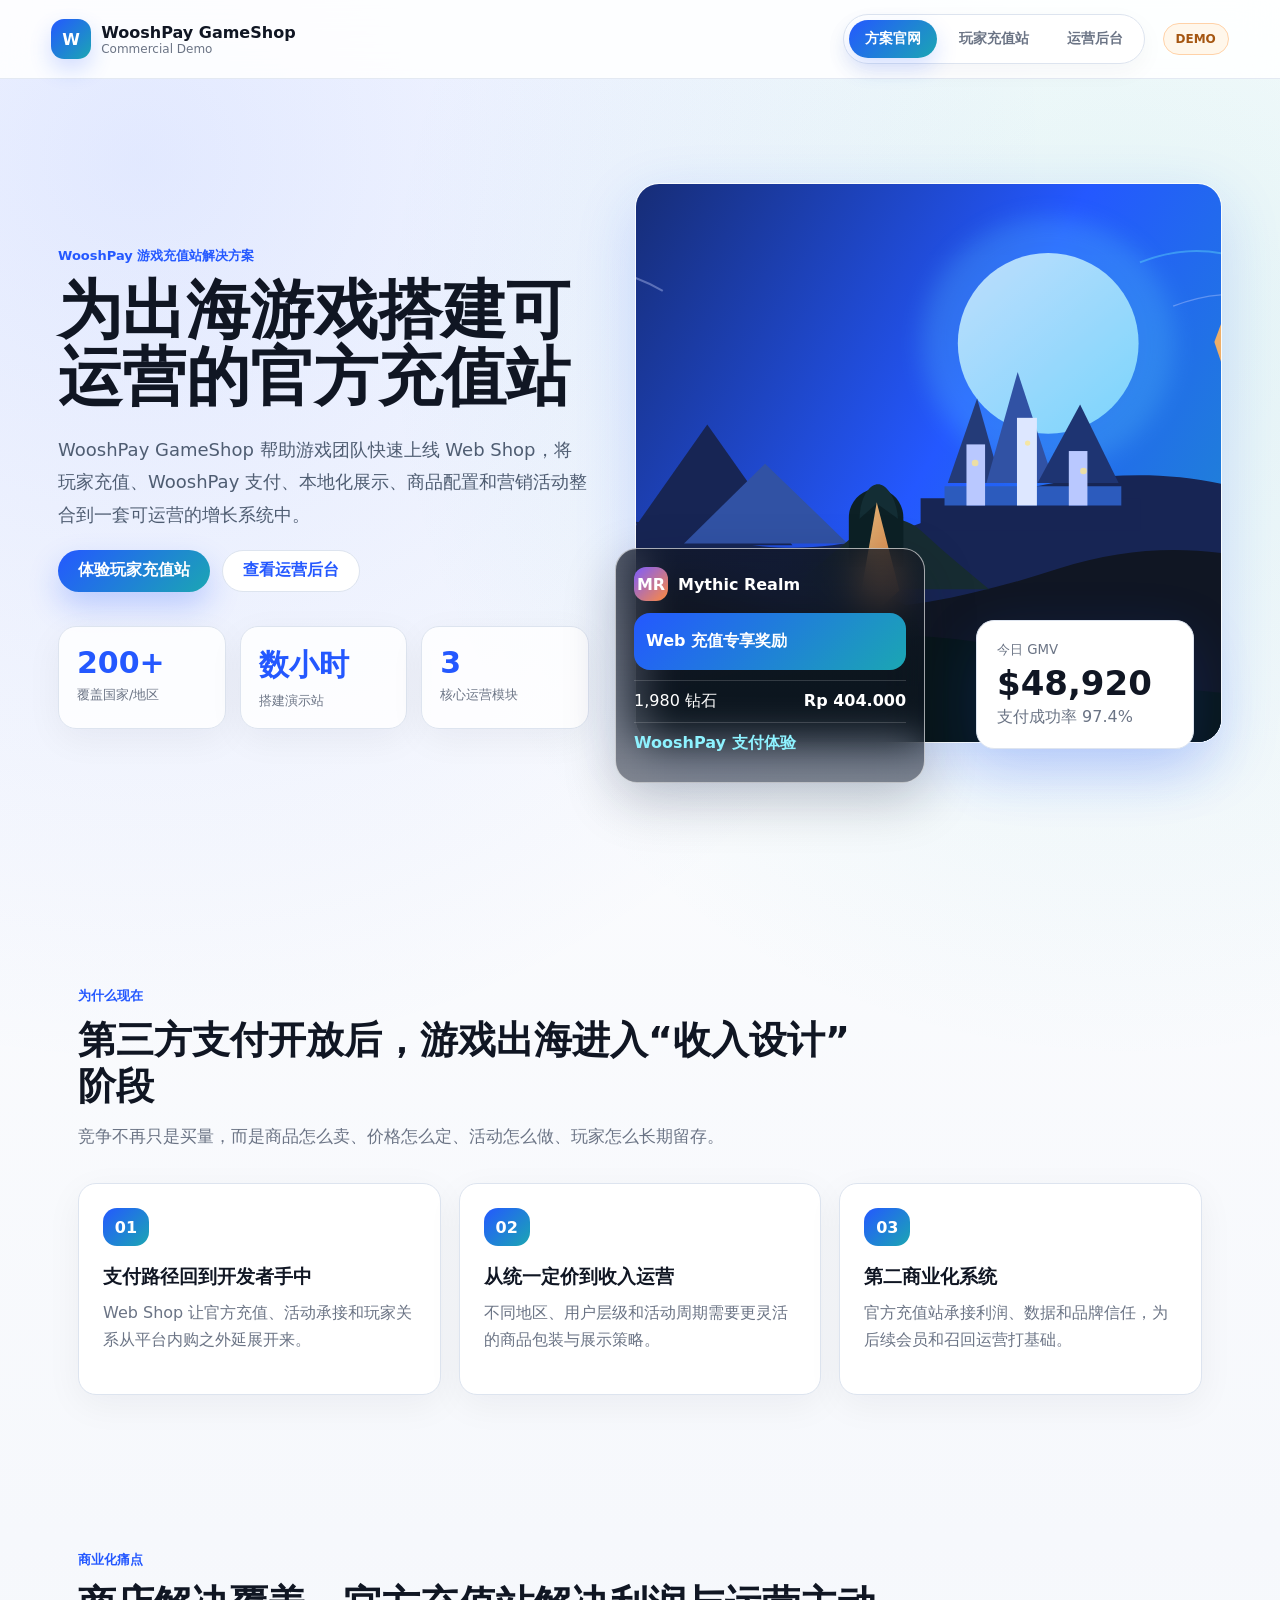
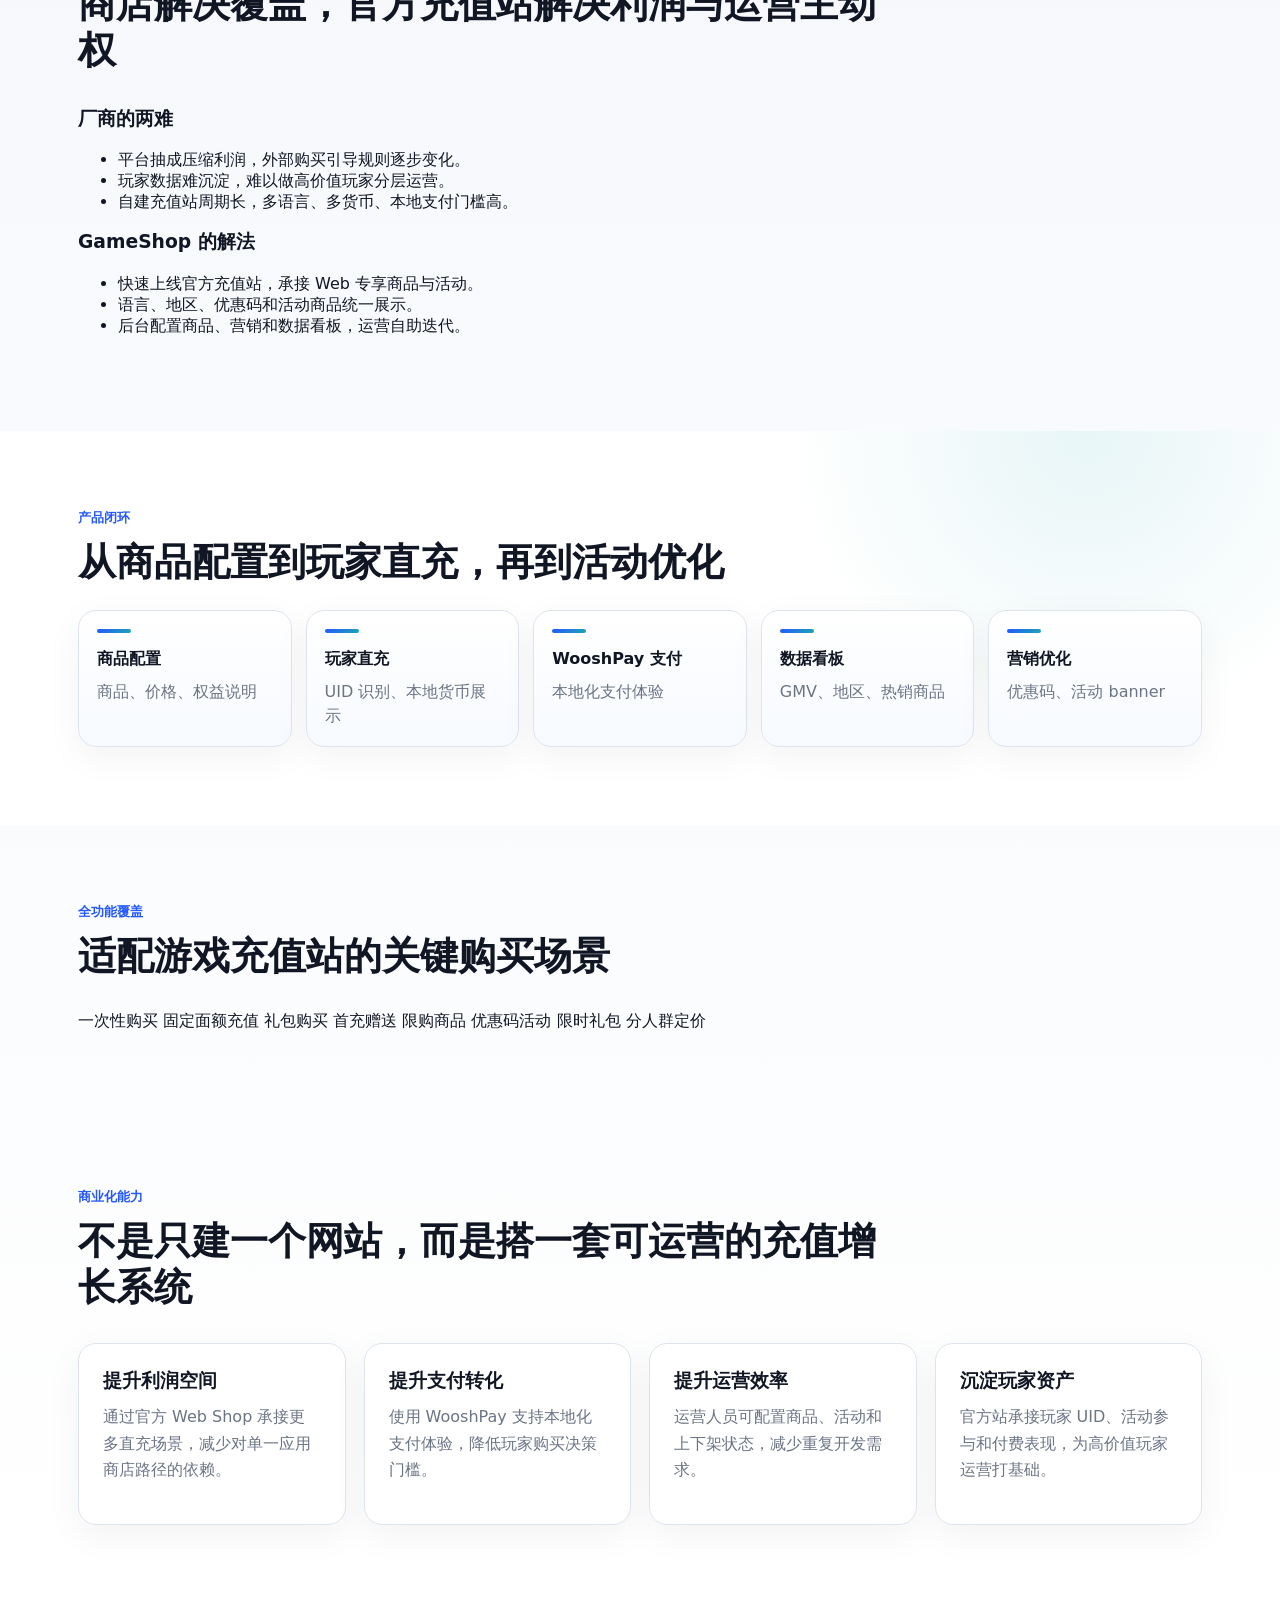
==== gameshop-commercial-demo/index.html @ f226c852 "优化充值站登录结算与后台排版" ====
<!doctype html>
<html lang="zh-CN">
  <head>
    <meta charset="utf-8">
    <meta name="viewport" content="width=device-width, initial-scale=1">
    <title>WooshPay GameShop 商业化 Demo</title>
    <link rel="stylesheet" href="./styles.css?v=lite-v4">
  </head>
  <body>
    <header class="topbar">
      <a class="brand" href="#home" data-view-link="home" aria-label="WooshPay GameShop">
        <span class="brand-mark">W</span>
        <span>
          <strong>WooshPay GameShop</strong>
          <small>Commercial Demo</small>
        </span>
      </a>
      <nav class="main-nav" aria-label="主导航">
        <a href="#home" data-view-link="home">方案官网</a>
        <a href="#shop" data-view-link="shop">玩家充值站</a>
        <a href="#admin" data-view-link="admin">运营后台</a>
      </nav>
      <span class="demo-badge">DEMO</span>
    </header>

    <main>
      <section id="view-home" class="view is-active" aria-labelledby="home-title">
        <section class="hero">
          <div class="hero-copy">
            <p class="eyebrow">WooshPay 游戏充值站解决方案</p>
            <h1 id="home-title">为出海游戏搭建可运营的官方充值站</h1>
            <p class="lead">WooshPay GameShop 帮助游戏团队快速上线 Web Shop，将玩家充值、WooshPay 支付、本地化展示、商品配置和营销活动整合到一套可运营的增长系统中。</p>
            <div class="hero-actions">
              <a class="primary-btn" href="#shop" data-view-link="shop">体验玩家充值站</a>
              <a class="secondary-btn" href="#admin" data-view-link="admin">查看运营后台</a>
            </div>
            <div class="metric-row" aria-label="关键指标">
              <div><strong>200+</strong><span>覆盖国家/地区</span></div>
              <div><strong>数小时</strong><span>搭建演示站</span></div>
              <div><strong>3</strong><span>核心运营模块</span></div>
            </div>
          </div>
          <div class="hero-visual" aria-label="产品预览">
            <img src="./assets/mythic-realm.svg" alt="Mythic Realm 游戏视觉">
            <div class="preview-web-panel">
              <div class="mini-head">
                <span>MR</span>
                <strong>Mythic Realm</strong>
              </div>
              <div class="mini-banner">Web 充值专享奖励</div>
              <div class="mini-product">
                <span>1,980 钻石</span>
                <strong>Rp 404.000</strong>
              </div>
              <div class="mini-pay">WooshPay 支付体验</div>
            </div>
            <div class="preview-panel">
              <small>今日 GMV</small>
              <strong>$48,920</strong>
              <span>支付成功率 97.4%</span>
            </div>
          </div>
        </section>

        <section class="section">
          <div class="section-heading">
            <p class="eyebrow">为什么现在</p>
            <h2>第三方支付开放后，游戏出海进入“收入设计”阶段</h2>
            <p>竞争不再只是买量，而是商品怎么卖、价格怎么定、活动怎么做、玩家怎么长期留存。</p>
          </div>
          <div class="insight-grid">
            <article>
              <span class="icon-box">01</span>
              <h3>支付路径回到开发者手中</h3>
              <p>Web Shop 让官方充值、活动承接和玩家关系从平台内购之外延展开来。</p>
            </article>
            <article>
              <span class="icon-box">02</span>
              <h3>从统一定价到收入运营</h3>
              <p>不同地区、用户层级和活动周期需要更灵活的商品包装与展示策略。</p>
            </article>
            <article>
              <span class="icon-box">03</span>
              <h3>第二商业化系统</h3>
              <p>官方充值站承接利润、数据和品牌信任，为后续会员和召回运营打基础。</p>
            </article>
          </div>
        </section>

        <section class="section problem-solution">
          <div class="section-heading">
            <p class="eyebrow">商业化痛点</p>
            <h2>商店解决覆盖，官方充值站解决利润与运营主动权</h2>
          </div>
          <div class="two-col-list">
            <article>
              <h3>厂商的两难</h3>
              <ul>
                <li>平台抽成压缩利润，外部购买引导规则逐步变化。</li>
                <li>玩家数据难沉淀，难以做高价值玩家分层运营。</li>
                <li>自建充值站周期长，多语言、多货币、本地支付门槛高。</li>
              </ul>
            </article>
            <article>
              <h3>GameShop 的解法</h3>
              <ul>
                <li>快速上线官方充值站，承接 Web 专享商品与活动。</li>
                <li>语言、地区、优惠码和活动商品统一展示。</li>
                <li>后台配置商品、营销和数据看板，运营自助迭代。</li>
              </ul>
            </article>
          </div>
        </section>

        <section class="section band">
          <div class="section-heading compact">
            <p class="eyebrow">产品闭环</p>
            <h2>从商品配置到玩家直充，再到活动优化</h2>
          </div>
          <div class="loop">
            <div><strong>商品配置</strong><span>商品、价格、权益说明</span></div>
            <div><strong>玩家直充</strong><span>UID 识别、本地货币展示</span></div>
            <div><strong>WooshPay 支付</strong><span>本地化支付体验</span></div>
            <div><strong>数据看板</strong><span>GMV、地区、热销商品</span></div>
            <div><strong>营销优化</strong><span>优惠码、活动 banner</span></div>
          </div>
        </section>

        <section class="section">
          <div class="section-heading">
            <p class="eyebrow">全功能覆盖</p>
            <h2>适配游戏充值站的关键购买场景</h2>
          </div>
          <div class="scenario-grid">
            <span>一次性购买</span>
            <span>固定面额充值</span>
            <span>礼包购买</span>
            <span>首充赠送</span>
            <span>限购商品</span>
            <span>优惠码活动</span>
            <span>限时礼包</span>
            <span>分人群定价</span>
          </div>
        </section>

        <section class="section">
          <div class="section-heading">
            <p class="eyebrow">商业化能力</p>
            <h2>不是只建一个网站，而是搭一套可运营的充值增长系统</h2>
          </div>
          <div class="capability-grid">
            <article>
              <h3>提升利润空间</h3>
              <p>通过官方 Web Shop 承接更多直充场景，减少对单一应用商店路径的依赖。</p>
            </article>
            <article>
              <h3>提升支付转化</h3>
              <p>使用 WooshPay 支持本地化支付体验，降低玩家购买决策门槛。</p>
            </article>
            <article>
              <h3>提升运营效率</h3>
              <p>运营人员可配置商品、活动和上下架状态，减少重复开发需求。</p>
            </article>
            <article>
              <h3>沉淀玩家资产</h3>
              <p>官方站承接玩家 UID、活动参与和付费表现，为高价值玩家运营打基础。</p>
            </article>
          </div>
        </section>
      </section>

      <section id="view-shop" class="view" aria-labelledby="shop-title">
        <section class="shop-stage web-shop-stage">
          <div class="web-shop">
            <header class="shop-top web-shop-top">
              <div class="game-id">
                <span>MR</span>
                <div><strong>Mythic Realm</strong><small>官方充值中心 · Official Store</small></div>
              </div>
              <div class="shop-controls" aria-label="充值站设置">
                <label>
                  <span>语言</span>
                  <select id="language-select" aria-label="language">
                    <option value="en">English</option>
                    <option value="zh">简体中文</option>
                    <option value="th">ภาษาไทย</option>
                    <option value="ar">العربية</option>
                    <option value="es">Español</option>
                    <option value="pt">Português</option>
                  </select>
                </label>
                <label>
                  <span>国家/地区</span>
                  <select id="region-select" aria-label="region">
                    <option value="US">🇺🇸 United States · USD</option>
                    <option value="BR">🇧🇷 Brazil · BRL</option>
                    <option value="ID">🇮🇩 Indonesia · IDR</option>
                    <option value="SA">🇸🇦 Saudi Arabia · SAR</option>
                    <option value="TH">🇹🇭 Thailand · THB</option>
                    <option value="EU">🇪🇺 Germany (EU) · EUR</option>
                  </select>
                </label>
              </div>
              <button class="login-button" type="button" id="login-button">玩家登录</button>
            </header>

            <div class="shop-layout">
              <div class="shop-main">
                <section class="game-banner web-game-banner">
                  <img src="./assets/mythic-realm.svg" alt="Mythic Realm 活动视觉">
                  <div>
                    <span>WEB EXCLUSIVE</span>
                    <h1 id="shop-title">官方充值站，支持当地货币与充值好礼</h1>
                    <p>选择国家后自动展示当地货币，使用 WooshPay 完成支付，固定充值档位、首充赠送和限时礼包统一结算。</p>
                  </div>
                </section>

                <section class="shop-value-strip" aria-label="充值站能力">
                  <div>
                    <strong>当地货币展示</strong>
                    <span id="pricing-note">ID · IDR</span>
                  </div>
                  <div>
                    <strong>精选商品包装</strong>
                    <span>固定面额 · 首充赠送 · 限时礼包</span>
                  </div>
                  <div>
                    <strong>WooshPay Checkout</strong>
                    <span>优惠码与订单摘要实时联动</span>
                  </div>
                </section>

                <section class="catalog-section catalog-section-lite">
                  <div class="shop-section-head">
                    <div>
                      <h2>精选充值商品</h2>
                      <p>先展示最适合商业化验证的商品类型：固定面额充值、首充赠送和限时礼包。</p>
                    </div>
                    <span>国家切换后价格实时换算</span>
                  </div>
                  <div id="shop-products" class="catalog-groups"></div>
                </section>
              </div>

              <aside class="checkout-sidebar">
                <section class="player-panel" aria-label="玩家信息">
                  <div class="shop-section-head">
                    <h2>玩家 ID / 游戏 UID</h2>
                    <span id="player-status">未登录</span>
                  </div>
                  <div class="player-row">
                    <input id="uid" value="MR-2048-7761" aria-label="玩家 ID / 游戏 UID">
                    <button type="button" id="sidebar-login-button">登录</button>
                  </div>
                  <p>登录后再进入结算，玩家 UID 用于游戏侧发货和订单归因。</p>
                </section>

                <section class="coupon-panel" aria-label="优惠码">
                  <div class="shop-section-head">
                    <h2>优惠码</h2>
                    <span id="coupon-status">WOOSH10 可用</span>
                  </div>
                  <div class="coupon-row">
                    <input id="coupon-code" value="WOOSH10" aria-label="优惠码">
                    <button type="button" id="apply-coupon">应用</button>
                  </div>
                  <div class="coupon-chips" id="coupon-chips"></div>
                </section>

                <section class="redeem-panel" aria-label="兑换码 / 充值卡">
                  <div class="shop-section-head">
                    <h2>兑换码 / 充值卡</h2>
                    <span id="redeem-status">可选</span>
                  </div>
                  <div class="redeem-row">
                    <input id="redeem-code" value="" placeholder="GIFT300 / VIP7 / SKIN2026" aria-label="兑换码 / 充值卡">
                    <button type="button" id="apply-redeem">立即兑换</button>
                  </div>
                  <p id="redeem-message">兑换码独立发放权益，不影响当前订单折扣。</p>
                </section>

                <section class="checkout-box">
                  <div class="checkout-title">
                    <h2>订单摘要</h2>
                    <span>Powered by WooshPay</span>
                  </div>
                  <div class="checkout-summary" aria-label="订单摘要">
                    <p><span>当前商品</span><strong id="summary-product">600 钻石</strong></p>
                    <p><span>商品金额</span><strong id="summary-subtotal">Rp 135.000</strong></p>
                    <p><span>活动优惠</span><strong id="summary-discount">- Rp 13.500</strong></p>
                    <p class="summary-total"><span>应付金额</span><strong id="summary-total">Rp 121.500</strong></p>
                  </div>
                  <button class="pay-now-button" type="button" id="pay-button">Buy Now</button>
                  <p>由 WooshPay 提供支付体验，到账权益以游戏侧发放结果为准。</p>
                </section>

                <section class="shop-notes web-shop-notes">
                  <p class="eyebrow">Global Web Shop</p>
                  <ul class="clean-list">
                    <li><strong>语言展示：</strong>语言切换用于演示本地化入口，不影响支付流程。</li>
                    <li><strong>地区与货币：</strong>国家/地区决定商品与订单摘要中的展示货币。</li>
                    <li><strong>权益发放：</strong>实际到账以游戏侧商品体系或发货接口为准。</li>
                  </ul>
                </section>
              </aside>
            </div>
          </div>
        </section>
      </section>

      <section id="view-admin" class="view" aria-labelledby="admin-title">
        <section class="console">
          <aside class="console-nav">
            <p>Operations</p>
            <button type="button" class="is-active" data-admin-tab="dashboard">数据看板</button>
            <button type="button" data-admin-tab="products">商品</button>
            <button type="button" data-admin-tab="marketing">营销中心</button>
          </aside>
          <div class="console-main">
            <header class="console-head">
              <div>
                <h1 id="admin-title">WooshPay GameShop Console</h1>
                <p>Mythic Realm · 官方充值站 · 零代码运营</p>
              </div>
              <span class="status-dot">系统正常</span>
            </header>

            <section class="admin-tab is-active" data-admin-panel="dashboard">
              <div class="kpi-grid">
                <article><span>今日流水 GMV</span><strong id="kpi-gmv">$48,920</strong><small id="kpi-gmv-note">含当前模拟订单</small></article>
                <article><span>今日订单数</span><strong id="kpi-orders">3,184</strong><small>玩家直充订单</small></article>
                <article><span>支付成功率</span><strong id="kpi-success">97.4%</strong><small>WooshPay 体验</small></article>
                <article><span>ARPPU</span><strong id="kpi-arppu">$15.36</strong><small>近 24 小时</small></article>
              </div>
              <div class="dashboard-grid">
                <article class="chart-card">
                  <div class="card-title-row">
                    <h3>近 7 日流水趋势</h3>
                    <span>单位：USD</span>
                  </div>
                  <div class="bar-chart" id="revenue-chart" aria-label="近 7 日流水趋势"></div>
                  <div class="revenue-summary" id="revenue-summary" aria-label="近 7 日流水摘要"></div>
                  <p class="chart-caption">横轴为自然日，纵轴为当日流水规模。</p>
                </article>
                <article class="chart-card">
                  <h3>地区流水占比</h3>
                  <div class="region-list" id="region-list"></div>
                </article>
                <article class="chart-card">
                  <h3>热销商品</h3>
                  <div class="data-table compact-table" id="top-products" aria-label="热销商品"></div>
                </article>
                <article class="chart-card">
                  <h3>支付成功率监控</h3>
                  <div class="data-table success-table" id="success-monitor" aria-label="支付成功率监控"></div>
                </article>
              </div>
              <article class="chart-card order-feed">
                <h3>最近订单</h3>
                <div id="order-feed"></div>
              </article>
            </section>

            <section class="admin-tab" data-admin-panel="products">
              <div class="panel-title">
                <div>
                  <h2>商品</h2>
                  <p>配置玩家充值站展示的商品、价格、权益说明和上下架状态。</p>
                </div>
                <button class="primary-btn small" type="button" id="add-product">添加商品</button>
              </div>
              <div class="product-admin">
                <div class="product-table" role="table" aria-label="商品列表">
                  <div class="table-row table-head" role="row">
                    <span>商品</span><span>价格与赠送</span><span>权益与发放</span><span>销量</span><span>状态</span><span>操作</span>
                  </div>
                  <div id="product-rows"></div>
                </div>
                <aside class="edit-panel">
                  <p class="eyebrow">商品详情</p>
                  <h3 id="detail-name">600 钻石</h3>
                  <div class="field-grid">
                    <label>展示价格<input id="edit-price" value="$9.99" aria-label="展示价格"></label>
                    <label>商品类型<input id="edit-type" value="钻石" aria-label="商品类型"></label>
                    <label>赠送<input id="edit-bonus" value="额外 +50%" aria-label="赠送"></label>
                    <label>发放方式<input id="edit-delivery" value="游戏侧发货 / API 回调" aria-label="发放方式"></label>
                    <label class="wide">权益说明<input id="benefit-input" value="600 crystals + bonus 50%" aria-label="权益说明"></label>
                  </div>
                  <p class="logic-note">权益说明可在充值站展示；实际发放结果以游戏侧商品体系或发货接口为准。</p>
                  <div class="panel-actions">
                    <button type="button" id="save-product">保存修改</button>
                    <button type="button" id="preview-product">预览玩家站</button>
                    <button type="button" id="toggle-product-status">下架</button>
                  </div>
                </aside>
              </div>
            </section>

            <section class="admin-tab" data-admin-panel="marketing">
              <div class="panel-title">
                <div>
                  <h2>营销中心</h2>
                  <p>管理充值活动、优惠码和活动 Banner。</p>
                </div>
                <button class="primary-btn small" type="button">新建活动</button>
              </div>
              <div class="marketing-grid" id="marketing-grid">
              </div>
              <div class="banner-queue">
                <h3>充值站 Banner 队列</h3>
                <div><span>Web 充值专享奖励</span><b>主推</b></div>
                <div><span>新用户首充 5 折</span><b>次位</b></div>
                <div><span>限时礼包返场</span><b>备用</b></div>
              </div>
            </section>
          </div>
        </section>
      </section>
    </main>

    <div class="product-modal" id="product-modal" aria-hidden="true">
      <div class="modal-panel" role="dialog" aria-modal="true" aria-labelledby="modal-title">
        <button class="close-modal" type="button" aria-label="关闭">×</button>
        <h2 id="modal-title">添加商品</h2>
        <div class="field-grid">
          <label>商品名称<input id="new-product-name" value="新节日礼包" aria-label="商品名称"></label>
          <label>展示价格<input id="new-product-price" value="$19.99" aria-label="展示价格"></label>
          <label>商品类型<input id="new-product-type" value="限时礼包" aria-label="商品类型"></label>
          <label>活动标签<input id="new-product-tag" value="限时" aria-label="活动标签"></label>
          <label class="wide">权益说明<input id="new-product-benefit" value="1,980 💎 + 限定头像框" aria-label="权益说明"></label>
          <label class="wide">发放方式<input id="new-product-delivery" value="游戏侧发货 / API 回调" aria-label="发放方式"></label>
        </div>
        <div class="panel-actions">
          <button type="button" id="save-draft-product">保存草稿</button>
          <button class="primary-btn small" type="button" id="publish-product">上架商品</button>
        </div>
      </div>
    </div>

    <div class="product-modal" id="login-modal" aria-hidden="true">
      <div class="modal-panel login-panel" role="dialog" aria-modal="true" aria-labelledby="login-title">
        <button class="close-modal" type="button" aria-label="关闭" data-close-login>×</button>
        <p class="eyebrow">Player Login</p>
        <h2 id="login-title">登录后继续充值</h2>
        <p class="modal-copy">使用邮箱、手机号或游戏账号完成演示登录；当前版本不连接真实账号系统。</p>
        <label class="login-field">账号
          <input id="login-account" value="player@mythicrealm.com" aria-label="玩家登录账号">
        </label>
        <div class="panel-actions">
          <button type="button" data-close-login>稍后再说</button>
          <button class="primary-btn small" type="button" id="confirm-login">登录并继续</button>
        </div>
      </div>
    </div>

    <div class="product-modal" id="checkout-modal" aria-hidden="true">
      <div class="modal-panel checkout-modal-panel" role="dialog" aria-modal="true" aria-labelledby="checkout-title">
        <button class="close-modal" type="button" aria-label="关闭" data-close-checkout>×</button>
        <p class="eyebrow">WooshPay Checkout</p>
        <h2 id="checkout-title">去结算</h2>
        <div class="checkout-modal-summary">
          <p><span>充值商品</span><strong id="modal-product">980 💎</strong></p>
          <p><span>商品金额</span><strong id="modal-subtotal">$14.99</strong></p>
          <p><span>优惠码</span><strong id="modal-coupon">WOOSH10 · -10%</strong></p>
          <p><span>应付金额</span><strong id="modal-total">$13.49</strong></p>
        </div>
        <div class="payment-head">
          <span id="modal-market">请选择支付方式 · Indonesia</span>
          <strong>成功率实时参考</strong>
        </div>
        <div class="payment-methods" id="payment-methods" aria-label="支付方式"></div>
        <button class="pay-confirm-button" type="button" id="confirm-payment">立即支付</button>
        <p class="secure-note">🔒 256 位加密安全支付 · Powered by WooshPay</p>
      </div>
    </div>

    <div class="product-modal" id="payment-modal" aria-hidden="true">
      <div class="modal-panel receipt-panel" role="dialog" aria-modal="true" aria-labelledby="payment-title">
        <button class="close-modal" type="button" aria-label="关闭" data-close-payment>×</button>
        <p class="eyebrow">WooshPay Checkout</p>
        <h2 id="payment-title">支付成功</h2>
        <div class="receipt-lines">
          <p><span>订单号</span><strong id="receipt-id">WP-0000</strong></p>
          <p><span>玩家 UID</span><strong id="receipt-uid">MR-2048-7761</strong></p>
          <p><span>充值商品</span><strong id="receipt-product">600 钻石</strong></p>
          <p><span>支付金额</span><strong id="receipt-total">Rp 121.500</strong></p>
          <p><span>到账说明</span><strong id="receipt-benefit">游戏侧发货 / API 回调</strong></p>
        </div>
        <div class="panel-actions">
          <button type="button" data-close-payment>继续逛逛</button>
          <button class="primary-btn small" type="button" id="receipt-admin">查看后台数据</button>
        </div>
      </div>
    </div>
    <script src="./script.js?v=lite-v4"></script>
  </body>
</html>
---- gameshop-commercial-demo/styles.css ----
:root {
  --ink: #101623;
  --muted: #6b7485;
  --subtle: #8b95a7;
  --line: #dde4ef;
  --page: #f6f8fc;
  --paper: #ffffff;
  --blue: #2458ff;
  --cyan: #1ba6b3;
  --violet: #5b5ff7;
  --orange: #ff8a3d;
  --green: #18b476;
  --danger: #ed6a5f;
  --blue-soft: #eef4ff;
  --cyan-soft: #e9f9fb;
  --orange-soft: #fff3e7;
  --radius: 18px;
  --radius-sm: 14px;
  --shadow: 0 10px 36px rgba(18, 28, 45, 0.05);
  --shadow-strong: 0 20px 60px rgba(36, 88, 255, 0.18);
  --gradient: linear-gradient(135deg, var(--blue), var(--cyan));
}

* {
  box-sizing: border-box;
}

html {
  min-width: 320px;
  background:
    radial-gradient(circle at 11% 5%, rgba(36, 88, 255, 0.13), transparent 28%),
    radial-gradient(circle at 88% 10%, rgba(27, 166, 179, 0.12), transparent 24%),
    linear-gradient(180deg, #ffffff 0%, var(--page) 48%, #ffffff 100%);
}

body {
  margin: 0;
  color: var(--ink);
  background: transparent;
  font-family: Inter, ui-sans-serif, system-ui, -apple-system, BlinkMacSystemFont, "Segoe UI", "PingFang SC", "Microsoft YaHei", sans-serif;
  letter-spacing: 0;
}

a {
  color: inherit;
  text-decoration: none;
}

button,
input {
  font: inherit;
  letter-spacing: 0;
}

button {
  cursor: pointer;
}

button:focus-visible,
a:focus-visible,
input:focus-visible {
  outline: 3px solid rgba(36, 88, 255, 0.24);
  outline-offset: 2px;
}

.topbar {
  position: sticky;
  top: 0;
  z-index: 20;
  display: grid;
  grid-template-columns: minmax(210px, 1fr) auto auto;
  gap: 18px;
  align-items: center;
  padding: 14px clamp(18px, 4vw, 54px);
  border-bottom: 1px solid rgba(221, 228, 239, 0.8);
  background: rgba(255, 255, 255, 0.88);
  backdrop-filter: blur(18px);
}

.brand {
  display: inline-flex;
  align-items: center;
  gap: 10px;
  min-width: 0;
}

.brand-mark {
  display: grid;
  width: 40px;
  height: 40px;
  place-items: center;
  border-radius: 13px;
  color: #fff;
  background: var(--gradient);
  font-weight: 900;
  box-shadow: 0 10px 22px rgba(36, 88, 255, 0.2);
}

.brand strong,
.brand small {
  display: block;
  white-space: nowrap;
}

.brand small {
  color: var(--muted);
  font-size: 12px;
}

.main-nav {
  display: flex;
  gap: 6px;
  align-items: center;
  padding: 5px;
  border: 1px solid var(--line);
  border-radius: 999px;
  background: #fff;
  box-shadow: 0 8px 24px rgba(18, 28, 45, 0.04);
}

.main-nav a {
  padding: 10px 16px;
  border-radius: 999px;
  color: var(--muted);
  font-size: 14px;
  font-weight: 700;
  white-space: nowrap;
  transition: color 160ms ease, background 160ms ease, transform 160ms ease;
}

.main-nav a:hover {
  color: var(--blue);
  background: var(--blue-soft);
}

.main-nav a.is-active {
  color: #fff;
  background: var(--gradient);
  box-shadow: 0 10px 22px rgba(36, 88, 255, 0.18);
}

.demo-badge {
  justify-self: end;
  padding: 8px 12px;
  border: 1px solid #ffd2a8;
  border-radius: 999px;
  color: #a55611;
  background: #fff7eb;
  font-size: 12px;
  font-weight: 900;
}

.view {
  display: none;
}

.view.is-active {
  display: block;
}

h1,
h2,
h3,
p {
  margin-top: 0;
}

.eyebrow {
  margin: 0 0 12px;
  color: var(--blue);
  font-size: 13px;
  font-weight: 900;
}

.hero {
  display: grid;
  grid-template-columns: minmax(0, 0.95fr) minmax(430px, 1.05fr);
  gap: 46px;
  align-items: center;
  max-width: 1220px;
  min-height: calc(100vh - 70px);
  margin: 0 auto;
  padding: 62px 28px 74px;
}

.hero h1 {
  max-width: 720px;
  margin-bottom: 22px;
  font-size: 64px;
  line-height: 1.05;
}

.lead {
  max-width: 650px;
  color: #4f5d72;
  font-size: 18px;
  line-height: 1.82;
}

.hero-actions,
.panel-actions {
  display: flex;
  flex-wrap: wrap;
  gap: 12px;
  align-items: center;
}

.primary-btn,
.secondary-btn,
.panel-actions button,
.shop-top button,
.checkout-box button,
.shop-controls select,
.coupon-row button,
.coupon-chips button,
.console-nav button,
.table-row,
.close-modal {
  transition: transform 160ms ease, box-shadow 160ms ease, border-color 160ms ease, background 160ms ease, color 160ms ease;
}

.primary-btn,
.secondary-btn,
.panel-actions button,
.shop-top button,
.checkout-box button,
.coupon-row button,
.coupon-chips button,
.console-nav button {
  min-height: 42px;
  border-radius: 999px;
  font-weight: 850;
}

.primary-btn {
  display: inline-flex;
  align-items: center;
  justify-content: center;
  padding: 0 20px;
  border: 0;
  color: #fff;
  background: var(--gradient);
  box-shadow: 0 14px 30px rgba(36, 88, 255, 0.25);
}

.secondary-btn {
  display: inline-flex;
  align-items: center;
  justify-content: center;
  padding: 0 20px;
  border: 1px solid var(--line);
  color: var(--blue);
  background: #fff;
}

.primary-btn:hover,
.secondary-btn:hover,
.panel-actions button:hover,
.shop-top button:hover,
.checkout-box button:hover,
.coupon-row button:hover,
.coupon-chips button:hover,
.console-nav button:hover,
.table-row:hover,
.close-modal:hover,
.insight-grid article:hover,
.capability-grid article:hover,
.loop div:hover,
.kpi-grid article:hover,
.chart-card:hover,
.marketing-grid article:hover,
.banner-queue div:hover {
  transform: translateY(-1px);
}

.primary-btn.small {
  min-height: 38px;
  padding: 0 16px;
  font-size: 14px;
}

.metric-row {
  display: grid;
  grid-template-columns: repeat(3, minmax(0, 1fr));
  gap: 14px;
  margin-top: 34px;
}

.metric-row div {
  padding: 18px;
  border: 1px solid var(--line);
  border-radius: var(--radius);
  background: rgba(255, 255, 255, 0.84);
  box-shadow: var(--shadow);
}

.metric-row strong {
  display: block;
  margin-bottom: 4px;
  color: var(--blue);
  font-size: 30px;
}

.metric-row span {
  color: var(--muted);
  font-size: 13px;
}

.hero-visual {
  position: relative;
  min-height: 610px;
}

.hero-visual > img {
  width: 100%;
  height: 560px;
  object-fit: cover;
  border: 1px solid rgba(255, 255, 255, 0.72);
  border-radius: 24px;
  box-shadow: var(--shadow-strong);
}

.mini-head {
  display: flex;
  gap: 10px;
  align-items: center;
  margin-bottom: 12px;
}

.mini-head span {
  display: grid;
  width: 34px;
  height: 34px;
  place-items: center;
  border-radius: 12px;
  background: linear-gradient(135deg, #7c5cff, #ff8a3d);
  font-weight: 900;
}

.mini-banner {
  margin-bottom: 10px;
  padding: 18px 12px;
  border-radius: 16px;
  background: var(--gradient);
  font-weight: 900;
}

.mini-product,
.mini-pay {
  display: flex;
  justify-content: space-between;
  padding: 10px 0;
  border-top: 1px solid rgba(255, 255, 255, 0.16);
}

.mini-pay {
  color: #8ef2ff;
  font-weight: 900;
}

.preview-panel {
  position: absolute;
  right: 28px;
  bottom: 44px;
  display: grid;
  gap: 4px;
  min-width: 218px;
  padding: 20px;
  border: 1px solid var(--line);
  border-radius: var(--radius);
  background: #fff;
  box-shadow: var(--shadow-strong);
}

.preview-panel small,
.preview-panel span {
  color: var(--muted);
}

.preview-panel strong {
  font-size: 34px;
}

.section {
  max-width: 1180px;
  margin: 0 auto;
  padding: 78px 28px;
}

.section.band {
  max-width: none;
  background:
    radial-gradient(circle at 85% 0%, rgba(27, 166, 179, 0.1), transparent 26%),
    #fff;
}

.section.band > * {
  max-width: 1124px;
  margin-right: auto;
  margin-left: auto;
}

.section-heading {
  max-width: 800px;
  margin-bottom: 32px;
}

.section-heading.compact {
  margin-bottom: 24px;
}

.section-heading h2 {
  margin-bottom: 12px;
  font-size: 38px;
  line-height: 1.22;
}

.section-heading p:not(.eyebrow) {
  color: var(--muted);
  font-size: 17px;
  line-height: 1.74;
}

.insight-grid,
.capability-grid {
  display: grid;
  grid-template-columns: repeat(3, minmax(0, 1fr));
  gap: 18px;
}

.capability-grid {
  grid-template-columns: repeat(4, minmax(0, 1fr));
}

.insight-grid article,
.capability-grid article,
.chart-card,
.kpi-grid article,
.marketing-grid article,
.banner-queue,
.edit-panel,
.signal-card {
  border: 1px solid var(--line);
  border-radius: var(--radius);
  background: #fff;
  box-shadow: var(--shadow);
}

.insight-grid article,
.capability-grid article {
  padding: 24px;
  cursor: pointer;
  transition: transform 160ms ease, box-shadow 160ms ease, border-color 160ms ease;
}

.insight-grid article.is-picked,
.capability-grid article.is-picked,
.loop div.is-picked,
.kpi-grid article.is-picked,
.chart-card.is-picked,
.marketing-grid article.is-picked,
.banner-queue div.is-picked {
  border-color: #bed0ff;
  box-shadow: 0 0 0 4px rgba(36, 88, 255, 0.09), var(--shadow);
}

.icon-box {
  display: grid;
  width: 46px;
  height: 38px;
  place-items: center;
  margin-bottom: 18px;
  border-radius: 14px;
  color: #fff;
  background: var(--gradient);
  font-weight: 900;
}

.insight-grid h3,
.capability-grid h3 {
  margin-bottom: 10px;
}

.insight-grid p,
.capability-grid p {
  color: var(--muted);
  line-height: 1.68;
}

.loop {
  display: grid;
  grid-template-columns: repeat(5, minmax(0, 1fr));
  gap: 14px;
}

.loop div {
  min-height: 130px;
  padding: 18px;
  border: 1px solid var(--line);
  border-radius: var(--radius);
  background: linear-gradient(180deg, #fff, #f7faff);
  box-shadow: var(--shadow);
  cursor: pointer;
  transition: transform 160ms ease, box-shadow 160ms ease, border-color 160ms ease;
}

.loop div::before {
  display: block;
  width: 34px;
  height: 4px;
  margin-bottom: 16px;
  border-radius: 999px;
  background: var(--gradient);
  content: "";
}

.loop strong,
.loop span {
  display: block;
}

.loop span {
  margin-top: 10px;
  color: var(--muted);
  line-height: 1.5;
}

.shop-stage {
  display: grid;
  grid-template-columns: minmax(360px, 520px) minmax(300px, 420px);
  gap: 44px;
  align-items: center;
  justify-content: center;
  min-height: calc(100vh - 70px);
  padding: 56px 28px;
  background:
    radial-gradient(circle at 10% 7%, rgba(36, 88, 255, 0.16), transparent 26%),
    radial-gradient(circle at 93% 18%, rgba(27, 166, 179, 0.16), transparent 24%),
    linear-gradient(180deg, #ffffff 0%, #f4f7ff 100%);
}

.shop-top {
  display: flex;
  align-items: center;
  justify-content: space-between;
  padding: 18px;
  background: #fff;
}

.game-id {
  display: flex;
  min-width: 0;
  gap: 10px;
  align-items: center;
}

.game-id > span {
  display: grid;
  width: 40px;
  height: 40px;
  place-items: center;
  border-radius: 14px;
  color: #fff;
  background: var(--gradient);
  font-weight: 900;
}

.game-id small {
  display: block;
  color: var(--muted);
}

.shop-top button {
  padding: 0 16px;
  border: 0;
  color: var(--blue);
  background: var(--blue-soft);
}

.shop-controls {
  display: grid;
  grid-template-columns: 0.95fr 1.35fr 1fr;
  gap: 8px;
  padding: 0 18px 14px;
  background: #fff;
}

.shop-controls label {
  display: grid;
  gap: 5px;
  min-width: 0;
  color: var(--muted);
  font-size: 11px;
  font-weight: 900;
}

.shop-controls select {
  width: 100%;
  min-width: 0;
  height: 38px;
  padding: 0 11px;
  border: 1px solid #bed0ff;
  border-radius: 999px;
  color: var(--blue);
  background: var(--blue-soft);
  font-size: 12px;
  font-weight: 800;
}

.game-banner {
  position: relative;
  min-height: 194px;
  color: #fff;
}

.game-banner img {
  position: absolute;
  inset: 0;
  width: 100%;
  height: 100%;
  object-fit: cover;
}

.game-banner::after {
  position: absolute;
  inset: 0;
  content: "";
  background: linear-gradient(90deg, rgba(16, 22, 35, 0.9), rgba(36, 88, 255, 0.28));
}

.game-banner div {
  position: relative;
  z-index: 1;
  max-width: 330px;
  padding: 28px 22px;
}

.game-banner span {
  color: #9df3ff;
  font-size: 12px;
  font-weight: 900;
}

.game-banner h1 {
  margin: 8px 0 8px;
  color: #fff;
  font-size: 28px;
  line-height: 1.18;
}

.game-banner p {
  margin-bottom: 0;
  color: rgba(255, 255, 255, 0.82);
  line-height: 1.55;
}

.trust-strip {
  display: grid;
  grid-template-columns: repeat(3, 1fr);
  gap: 8px;
  padding: 14px 18px 4px;
}

.trust-strip span {
  padding: 10px 8px;
  border-radius: 999px;
  color: var(--blue);
  background: var(--blue-soft);
  text-align: center;
  font-size: 12px;
  font-weight: 900;
}

.coupon-panel {
  margin: 14px 18px 0;
  padding: 14px;
  border: 1px solid var(--line);
  border-radius: 18px;
  background: #fff;
  box-shadow: 0 8px 22px rgba(18, 28, 45, 0.04);
}

.coupon-chips {
  display: grid;
  grid-template-columns: repeat(4, minmax(0, 1fr));
  gap: 8px;
}

.coupon-chips button,
.coupon-row button {
  min-height: 34px;
  border: 1px solid #bed0ff;
  border-radius: 999px;
  color: var(--blue);
  background: var(--blue-soft);
  font-size: 12px;
  font-weight: 900;
}

.coupon-panel .shop-section-head {
  padding: 0 0 10px;
}

.coupon-panel .coupon-row {
  display: grid;
  grid-template-columns: 1fr auto;
  gap: 8px;
  margin-bottom: 10px;
}

.coupon-panel input {
  min-width: 0;
  height: 38px;
  padding: 0 12px;
  border: 1px solid var(--line);
  border-radius: 999px;
  background: #f8fbff;
}

.coupon-chips {
  grid-template-columns: repeat(2, minmax(0, 1fr));
}

.coupon-chips button.is-selected {
  color: #fff;
  background: var(--gradient);
  box-shadow: 0 8px 18px rgba(36, 88, 255, 0.18);
}

.shop-section-head {
  display: flex;
  align-items: end;
  justify-content: space-between;
  padding: 18px 18px 10px;
}

.shop-section-head h2 {
  margin-bottom: 0;
  font-size: 18px;
}

.shop-section-head span {
  color: var(--muted);
  font-size: 12px;
}

.product-token {
  display: grid;
  width: 46px;
  height: 46px;
  place-items: center;
  border-radius: 15px;
  color: #fff;
  background: linear-gradient(135deg, #2458ff, #5b5ff7);
  font-size: 12px;
  font-weight: 900;
}

.checkout-box {
  padding: 16px 18px 22px;
  border-top: 1px solid var(--line);
  background: #fff;
}

.checkout-box label {
  display: block;
  margin-bottom: 8px;
  color: var(--muted);
  font-size: 13px;
  font-weight: 800;
}

.checkout-box div {
  display: grid;
  grid-template-columns: 1fr auto;
  gap: 8px;
}

.checkout-box .coupon-row {
  margin-bottom: 12px;
}

.checkout-box input {
  min-width: 0;
  height: 42px;
  padding: 0 14px;
  border: 1px solid var(--line);
  border-radius: 999px;
  background: #f8fbff;
}

.checkout-box button {
  padding: 0 18px;
  border: 0;
  color: #fff;
  background: var(--gradient);
}

.checkout-box p {
  margin: 10px 0 0;
  color: var(--muted);
  font-size: 12px;
  line-height: 1.5;
}

.checkout-summary {
  display: grid;
  gap: 0;
  margin-top: 14px;
  padding: 12px 14px;
  border: 1px solid var(--line);
  border-radius: 18px;
  background: #f8fbff;
}

.checkout-summary p {
  display: flex;
  justify-content: space-between;
  gap: 12px;
  margin: 0;
  padding: 8px 0;
  border-bottom: 1px solid rgba(221, 228, 239, 0.8);
  font-size: 13px;
}

.checkout-summary p:last-child {
  border-bottom: 0;
}

.checkout-summary strong {
  color: var(--ink);
  text-align: right;
}

.checkout-summary .summary-total {
  font-size: 15px;
}

.checkout-summary .summary-total strong {
  color: var(--blue);
}

.shop-notes h2 {
  margin-bottom: 16px;
  font-size: 36px;
  line-height: 1.22;
}

.clean-list {
  display: grid;
  gap: 12px;
  padding: 0;
  margin: 0;
  list-style: none;
}

.clean-list li {
  padding: 16px;
  border: 1px solid var(--line);
  border-left: 5px solid var(--blue);
  border-radius: var(--radius);
  background: #fff;
  box-shadow: var(--shadow);
  line-height: 1.6;
}

.signal-card {
  margin-top: 18px;
  padding: 20px;
}

.signal-card span,
.signal-card small {
  display: block;
  color: var(--muted);
}

.signal-card strong {
  display: block;
  margin: 8px 0 4px;
  color: var(--blue);
  font-size: 36px;
}

.preview-web-panel {
  position: absolute;
  left: -20px;
  bottom: 10px;
  width: 310px;
  padding: 18px;
  border: 1px solid rgba(255, 255, 255, 0.62);
  border-radius: 22px;
  color: #fff;
  background: linear-gradient(180deg, rgba(16, 22, 35, 0.68), rgba(16, 22, 35, 0.5));
  box-shadow: 0 18px 52px rgba(16, 22, 35, 0.22);
  backdrop-filter: blur(20px);
  pointer-events: none;
}

.web-shop-stage {
  display: block;
  padding: 34px clamp(18px, 4vw, 54px) 54px;
}

.web-shop {
  max-width: 1360px;
  margin: 0 auto;
}

.web-shop-top {
  display: grid;
  grid-template-columns: minmax(230px, auto) minmax(0, 1fr) auto;
  gap: 18px;
  align-items: center;
  margin-bottom: 18px;
  padding: 16px 18px;
  border: 1px solid var(--line);
  border-radius: 24px;
  background: rgba(255, 255, 255, 0.94);
  box-shadow: var(--shadow);
}

.web-shop-top .shop-controls {
  display: grid;
  grid-template-columns: minmax(0, 0.9fr) minmax(0, 1.25fr);
  padding: 0;
  background: transparent;
}

.login-button {
  min-height: 44px;
  padding: 0 18px;
  border: 0;
  border-radius: 999px;
  color: #fff;
  background: var(--gradient);
  font-weight: 900;
  white-space: nowrap;
  box-shadow: 0 14px 28px rgba(36, 88, 255, 0.2);
  transition: transform 160ms ease, box-shadow 160ms ease;
}

.login-button:hover {
  transform: translateY(-1px);
  box-shadow: 0 18px 34px rgba(36, 88, 255, 0.24);
}

.shop-layout {
  display: grid;
  grid-template-columns: minmax(0, 1fr) 370px;
  gap: 18px;
  align-items: start;
}

.shop-main {
  display: grid;
  gap: 16px;
  min-width: 0;
}

.checkout-sidebar {
  position: sticky;
  top: 96px;
  display: grid;
  gap: 16px;
  min-width: 0;
}

.web-game-banner {
  overflow: hidden;
  min-height: 310px;
  border: 1px solid rgba(255, 255, 255, 0.78);
  border-radius: 24px;
  box-shadow: var(--shadow-strong);
}

.web-game-banner div {
  max-width: 660px;
  padding: 44px 40px;
}

.web-game-banner h1 {
  max-width: 620px;
  font-size: 42px;
}

.shop-value-strip {
  display: grid;
  grid-template-columns: repeat(3, minmax(0, 1fr));
  gap: 18px;
  align-items: center;
  padding: 18px;
  border-radius: 22px;
  border: 1px solid var(--line);
  background: #fff;
  box-shadow: var(--shadow);
}

.shop-value-strip div {
  display: grid;
  gap: 6px;
  min-height: 72px;
  padding: 16px;
  border-radius: 18px;
  background: linear-gradient(180deg, #fff, #f8fbff);
}

.shop-value-strip strong {
  color: var(--ink);
}

.shop-value-strip span {
  color: var(--muted);
  font-size: 13px;
  line-height: 1.45;
}

.checkout-sidebar .coupon-panel,
.checkout-sidebar .checkout-box,
.web-shop-notes {
  margin: 0;
  border: 1px solid var(--line);
  border-radius: 22px;
  background: #fff;
  box-shadow: var(--shadow);
}

.web-product-catalog {
  display: grid;
  gap: 18px;
}

.catalog-section {
  overflow: hidden;
  border: 1px solid var(--line);
  border-radius: 22px;
  background: #fff;
  box-shadow: var(--shadow);
}

.catalog-section .shop-section-head {
  align-items: start;
  padding: 18px 18px 12px;
}

.catalog-section .shop-section-head p {
  max-width: 720px;
  margin: 7px 0 0;
  color: var(--muted);
  font-size: 13px;
  line-height: 1.5;
}

.catalog-section-lite .shop-section-head {
  border-bottom: 1px solid var(--line);
}

.catalog-grid {
  display: grid;
  grid-template-columns: repeat(3, minmax(0, 1fr));
  gap: 12px;
  padding: 18px;
}

.catalog-product {
  position: relative;
  display: grid;
  grid-template-columns: 54px minmax(0, 1fr);
  gap: 12px;
  min-height: 166px;
  padding: 16px;
  border: 1px solid var(--line);
  border-radius: 18px;
  color: var(--ink);
  background: linear-gradient(180deg, #fff, #f8fbff);
  text-align: left;
  box-shadow: 0 8px 22px rgba(18, 28, 45, 0.04);
  transition: transform 160ms ease, box-shadow 160ms ease, border-color 160ms ease, background 160ms ease;
}

.catalog-product:hover,
.catalog-product.is-active {
  transform: translateY(-1px);
  border-color: #bed0ff;
  box-shadow: 0 0 0 4px rgba(36, 88, 255, 0.09), 0 14px 28px rgba(36, 88, 255, 0.11);
}

.catalog-product.is-active {
  background: linear-gradient(180deg, #ffffff, #eef4ff);
}

.product-badge {
  position: absolute;
  top: 12px;
  right: 12px;
  max-width: calc(100% - 34px);
  padding: 5px 8px;
  border-radius: 999px;
  color: #fff;
  background: var(--gradient);
  font-size: 10px;
  font-weight: 900;
}

.product-copy {
  display: grid;
  gap: 6px;
  min-width: 0;
  padding-right: 56px;
}

.product-copy strong {
  font-size: 18px;
  line-height: 1.2;
}

.product-copy small,
.product-copy em {
  color: var(--muted);
  font-size: 12px;
  font-style: normal;
  line-height: 1.45;
}

.product-price {
  display: flex;
  grid-column: 1 / -1;
  justify-content: space-between;
  gap: 12px;
  align-items: end;
  padding-top: 12px;
  border-top: 1px solid rgba(221, 228, 239, 0.9);
}

.product-price span {
  display: grid;
  gap: 2px;
}

.product-price small {
  color: var(--subtle);
  text-decoration: line-through;
  font-size: 12px;
}

.product-price b {
  color: var(--blue);
  font-size: 20px;
}

.product-price i {
  padding: 8px 12px;
  border-radius: 999px;
  color: #fff;
  background: var(--gradient);
  font-size: 12px;
  font-style: normal;
  font-weight: 900;
  white-space: nowrap;
}

.checkout-sidebar .coupon-row {
  display: grid;
  grid-template-columns: 1fr auto;
  gap: 8px;
}

.checkout-sidebar input {
  min-width: 0;
  height: 42px;
  padding: 0 14px;
  border: 1px solid var(--line);
  border-radius: 999px;
  background: #f8fbff;
}

.checkout-sidebar .coupon-panel {
  padding: 16px;
}

.checkout-sidebar .coupon-panel .shop-section-head {
  padding: 0 0 12px;
}

.checkout-sidebar .checkout-box {
  padding: 18px;
  border-top: 1px solid var(--line);
}

.checkout-sidebar .checkout-box > div:first-of-type {
  display: grid;
  grid-template-columns: 1fr auto;
  gap: 8px;
}

.checkout-box .checkout-summary {
  display: grid;
  grid-template-columns: 1fr;
}

.web-shop-notes {
  padding: 16px;
}

.web-shop-notes .clean-list {
  gap: 10px;
}

.web-shop-notes .clean-list li {
  padding: 12px;
  box-shadow: none;
}

.console {
  display: grid;
  grid-template-columns: 230px minmax(0, 1fr);
  min-height: calc(100vh - 70px);
  padding: 28px;
  gap: 18px;
  background:
    radial-gradient(circle at 0% 0%, rgba(36, 88, 255, 0.14), transparent 30%),
    radial-gradient(circle at 100% 0%, rgba(27, 166, 179, 0.12), transparent 28%),
    #f6f8fc;
}

.console-nav {
  align-self: start;
  padding: 22px;
  border: 1px solid var(--line);
  border-radius: 22px;
  background: #fff;
  box-shadow: var(--shadow);
}

.console-nav p {
  margin: 0 0 18px;
  color: var(--subtle);
  font-size: 12px;
  font-weight: 900;
}

.console-nav button {
  display: block;
  width: 100%;
  margin-bottom: 10px;
  padding: 0 16px;
  border: 1px solid transparent;
  color: var(--blue);
  background: var(--blue-soft);
  text-align: left;
}

.console-nav button.is-active {
  border-color: #bed0ff;
  color: #fff;
  background: var(--gradient);
  box-shadow: 0 10px 22px rgba(36, 88, 255, 0.18);
}

.console-main {
  min-width: 0;
}

.console-head {
  display: flex;
  justify-content: space-between;
  gap: 18px;
  align-items: start;
  margin-bottom: 22px;
  padding: 26px;
  border-radius: 24px;
  color: #fff;
  background: linear-gradient(135deg, #17203a, #2458ff 62%, #1ba6b3);
  box-shadow: var(--shadow-strong);
}

.console-head h1 {
  margin-bottom: 6px;
  color: #fff;
  font-size: 34px;
}

.console-head p {
  margin-bottom: 0;
  color: rgba(255, 255, 255, 0.72);
}

.status-dot {
  padding: 9px 12px;
  border-radius: 999px;
  color: #0c6b47;
  background: #e4fff0;
  font-size: 13px;
  font-weight: 900;
  white-space: nowrap;
}

.admin-tab {
  display: none;
}

.admin-tab.is-active {
  display: block;
}

.kpi-grid {
  display: grid;
  grid-template-columns: repeat(4, minmax(0, 1fr));
  gap: 14px;
  margin-bottom: 18px;
}

.kpi-grid article {
  padding: 20px;
  cursor: pointer;
  transition: transform 160ms ease, box-shadow 160ms ease, border-color 160ms ease;
}

.kpi-grid span,
.kpi-grid small {
  display: block;
  color: var(--muted);
}

.kpi-grid strong {
  display: block;
  margin: 8px 0 4px;
  color: var(--blue);
  font-size: 30px;
}

.dashboard-grid {
  display: grid;
  grid-template-columns: minmax(0, 1.25fr) minmax(300px, 0.75fr);
  gap: 18px;
}

.order-feed {
  margin-top: 18px;
}

.order-feed #order-feed {
  display: grid;
  gap: 10px;
}

.order-feed p {
  display: flex;
  justify-content: space-between;
  gap: 12px;
  margin: 0;
  padding: 12px 0;
  border-bottom: 1px solid var(--line);
}

.order-feed p:last-child {
  border-bottom: 0;
}

.order-feed span {
  color: var(--muted);
}

.order-feed strong {
  color: var(--blue);
  text-align: right;
}

.chart-card {
  padding: 20px;
  cursor: pointer;
  transition: transform 160ms ease, box-shadow 160ms ease, border-color 160ms ease;
}

.chart-card:first-child {
  grid-row: span 2;
}

.card-title-row {
  display: flex;
  justify-content: space-between;
  gap: 12px;
  align-items: center;
  margin-bottom: 8px;
}

.card-title-row h3 {
  margin-bottom: 0;
}

.card-title-row span,
.chart-caption {
  color: var(--muted);
  font-size: 12px;
}

.chart-caption {
  margin: 12px 0 0;
}

.bar-chart {
  position: relative;
  display: grid;
  grid-template-columns: repeat(7, 1fr);
  gap: 10px;
  align-items: end;
  height: 330px;
  margin-top: 12px;
  padding: 38px 12px 42px 38px;
  border-bottom: 1px solid var(--line);
  border-left: 1px solid var(--line);
  border-radius: 18px;
  background:
    repeating-linear-gradient(180deg, rgba(221, 228, 239, 0.68) 0 1px, transparent 1px 64px),
    #f8fbff;
}

.bar-chart::before {
  position: absolute;
  top: 14px;
  left: 14px;
  color: var(--muted);
  font-size: 11px;
  font-weight: 900;
  content: "流水";
}

.bar-chart::after {
  position: absolute;
  right: 12px;
  bottom: 10px;
  color: var(--muted);
  font-size: 11px;
  font-weight: 900;
  content: "日期";
}

.bar-chart span {
  position: relative;
  min-height: 40px;
  border-radius: 12px 12px 0 0;
  background: linear-gradient(180deg, #2458ff, #7dd8e1);
}

.bar-chart b {
  position: absolute;
  left: 50%;
  bottom: calc(100% + 6px);
  transform: translateX(-50%);
  color: var(--muted);
  font-size: 12px;
}

.bar-chart em {
  position: absolute;
  top: calc(100% + 10px);
  left: 50%;
  transform: translateX(-50%);
  color: var(--muted);
  font-size: 12px;
  font-style: normal;
  font-weight: 900;
  white-space: nowrap;
}

.region-list {
  display: grid;
  gap: 10px;
}

.region-list p {
  position: relative;
  display: grid;
  grid-template-columns: 1fr auto;
  gap: 8px;
  margin: 0;
  padding: 12px 0 18px;
  border-bottom: 1px solid var(--line);
}

.region-list i {
  position: absolute;
  left: 0;
  bottom: 8px;
  height: 5px;
  border-radius: 999px;
  background: var(--gradient);
}

.data-table {
  display: grid;
  gap: 0;
}

.data-table-row {
  display: grid;
  grid-template-columns: minmax(0, 1.2fr) 0.58fr 0.78fr;
  gap: 12px;
  align-items: center;
  min-height: 46px;
  padding: 10px 0;
  border-bottom: 1px solid var(--line);
}

.data-table-row:last-child {
  border-bottom: 0;
}

.data-table-head {
  min-height: 34px;
  color: var(--muted);
  font-size: 12px;
  font-weight: 900;
}

.data-table-row span {
  min-width: 0;
}

.data-table-row small {
  display: block;
  margin-top: 3px;
  color: var(--muted);
  font-size: 11px;
}

.data-table-row strong {
  color: var(--blue);
  text-align: right;
}

.success-table .data-table-row {
  grid-template-columns: minmax(0, 0.9fr) minmax(0, 0.95fr) 0.65fr;
}

.panel-title {
  display: flex;
  justify-content: space-between;
  gap: 16px;
  align-items: start;
  margin-bottom: 16px;
}

.panel-title h2 {
  margin-bottom: 6px;
  font-size: 28px;
}

.panel-title p {
  color: var(--muted);
}

.product-admin {
  display: grid;
  grid-template-columns: minmax(0, 1fr) 370px;
  gap: 18px;
}

.product-table {
  overflow: hidden;
  border: 1px solid var(--line);
  border-radius: var(--radius);
  background: #fff;
  box-shadow: var(--shadow);
}

.table-row {
  display: grid;
  grid-template-columns: 1.1fr 0.62fr 0.68fr 0.86fr 0.72fr 0.62fr 1fr;
  gap: 12px;
  width: 100%;
  min-height: 60px;
  padding: 0 16px;
  border: 0;
  border-bottom: 1px solid var(--line);
  color: var(--ink);
  background: #fff;
  text-align: left;
  align-items: center;
}

.product-record {
  cursor: pointer;
}

.row-actions {
  display: flex;
  gap: 6px;
  flex-wrap: wrap;
}

.row-actions button {
  min-height: 30px;
  padding: 0 10px;
  border: 1px solid #bed0ff;
  border-radius: 999px;
  color: var(--blue);
  background: #fff;
  font-size: 12px;
  font-weight: 900;
}

.table-row:last-child {
  border-bottom: 0;
}

.table-head {
  min-height: 48px;
  color: var(--muted);
  background: #f6f9ff;
  font-size: 13px;
  font-weight: 900;
}

.table-row.is-selected {
  color: var(--blue);
  background: var(--blue-soft);
}

.edit-panel {
  padding: 20px;
}

.edit-panel h3 {
  margin-bottom: 14px;
  font-size: 23px;
}

.field-grid {
  display: grid;
  grid-template-columns: repeat(2, minmax(0, 1fr));
  gap: 12px;
}

.field-grid label {
  display: grid;
  gap: 6px;
  color: var(--muted);
  font-size: 13px;
  font-weight: 900;
}

.field-grid label.wide {
  grid-column: 1 / -1;
}

.field-grid input {
  min-width: 0;
  height: 42px;
  padding: 0 12px;
  border: 1px solid var(--line);
  border-radius: 14px;
  color: var(--ink);
  background: #f8fbff;
}

.logic-note {
  margin: 14px 0;
  padding: 13px 14px;
  border: 1px solid #ffd6ae;
  border-radius: 16px;
  color: #754612;
  background: #fff7eb;
  font-size: 13px;
  line-height: 1.58;
}

.panel-actions button {
  padding: 0 14px;
  border: 1px solid var(--line);
  color: var(--blue);
  background: #fff;
  font-size: 13px;
}

.marketing-grid {
  display: grid;
  grid-template-columns: repeat(4, minmax(0, 1fr));
  gap: 14px;
}

.marketing-grid article {
  padding: 20px;
  cursor: pointer;
  transition: transform 160ms ease, box-shadow 160ms ease, border-color 160ms ease;
}

.marketing-grid h3 {
  margin: 10px 0;
  font-size: 17px;
}

.marketing-grid p {
  color: var(--muted);
  line-height: 1.55;
}

.activity-state {
  display: inline-flex;
  padding: 6px 10px;
  border-radius: 999px;
  font-size: 12px;
  font-weight: 900;
}

.activity-state.live {
  color: #0c6b47;
  background: #ddf7e9;
}

.activity-state.paused {
  color: #7b4a12;
  background: #fff0cf;
}

.banner-queue {
  margin-top: 18px;
  padding: 20px;
}

.banner-queue div {
  display: flex;
  justify-content: space-between;
  gap: 12px;
  padding: 12px 0;
  border-bottom: 1px solid var(--line);
  cursor: pointer;
  transition: background 160ms ease, color 160ms ease;
}

.banner-queue div.is-picked {
  margin-right: -10px;
  margin-left: -10px;
  padding-right: 10px;
  padding-left: 10px;
  border-radius: 14px;
  background: var(--blue-soft);
}

.banner-queue div:last-child {
  border-bottom: 0;
}

.banner-queue b {
  color: var(--blue);
}

.product-modal {
  position: fixed;
  inset: 0;
  z-index: 50;
  display: none;
  place-items: center;
  padding: 24px;
  background: rgba(16, 22, 35, 0.58);
  backdrop-filter: blur(6px);
}

.product-modal.is-open {
  display: grid;
}

.modal-panel {
  position: relative;
  width: min(680px, 100%);
  max-height: calc(100vh - 48px);
  overflow-y: auto;
  padding: 26px;
  border: 1px solid var(--line);
  border-radius: 22px;
  background: #fff;
  box-shadow: var(--shadow-strong);
}

.receipt-panel {
  max-width: 560px;
}

.receipt-lines {
  display: grid;
  gap: 0;
  margin: 18px 0;
  padding: 14px 16px;
  border: 1px solid var(--line);
  border-radius: 18px;
  background: #f8fbff;
}

.receipt-lines p {
  display: flex;
  justify-content: space-between;
  gap: 14px;
  margin: 0;
  padding: 12px 0;
  border-bottom: 1px solid var(--line);
}

.receipt-lines p:last-child {
  border-bottom: 0;
}

.receipt-lines span {
  color: var(--muted);
}

.receipt-lines strong {
  text-align: right;
}

.close-modal {
  position: absolute;
  top: 12px;
  right: 12px;
  width: 34px;
  height: 34px;
  border: 1px solid var(--line);
  border-radius: 999px;
  color: var(--blue);
  background: var(--blue-soft);
  font-size: 24px;
  line-height: 1;
}

.toast {
  position: fixed;
  right: 22px;
  bottom: 22px;
  z-index: 80;
  max-width: min(360px, calc(100vw - 32px));
  padding: 13px 16px;
  border: 1px solid rgba(190, 208, 255, 0.88);
  border-radius: 999px;
  color: var(--blue);
  background: rgba(255, 255, 255, 0.96);
  box-shadow: var(--shadow-strong);
  opacity: 0;
  transform: translateY(10px);
  pointer-events: none;
  transition: opacity 180ms ease, transform 180ms ease;
  font-size: 14px;
  font-weight: 800;
}

.toast.is-visible {
  opacity: 1;
  transform: translateY(0);
}

.catalog-groups {
  display: grid;
  gap: 18px;
  padding: 18px;
}

.catalog-group {
  display: grid;
  gap: 12px;
}

.catalog-group + .catalog-group {
  padding-top: 16px;
  border-top: 1px solid var(--line);
}

.catalog-group-head {
  display: flex;
  justify-content: space-between;
  gap: 18px;
  align-items: end;
}

.catalog-group-head h3 {
  margin-bottom: 4px;
  font-size: 20px;
}

.catalog-group-head p {
  margin-bottom: 0;
  color: var(--muted);
  font-size: 13px;
}

.catalog-group-head span {
  color: var(--blue);
  font-size: 12px;
  font-weight: 900;
  white-space: nowrap;
}

.catalog-groups .catalog-grid {
  padding: 0;
}

.catalog-product {
  min-height: 176px;
  border-radius: 20px;
  background: #fff;
}

.catalog-product::before {
  position: absolute;
  inset: 0 auto 0 0;
  width: 5px;
  border-radius: 20px 0 0 20px;
  background: var(--gradient);
  content: "";
}

.catalog-product.is-first::before {
  background: linear-gradient(180deg, #ff8a3d, #2458ff);
}

.catalog-product.is-bundle::before {
  background: linear-gradient(180deg, #1ba6b3, #5b5ff7);
}

.catalog-product.is-active {
  background: linear-gradient(180deg, #fff, #f1f6ff);
}

.product-benefit {
  grid-column: 1 / -1;
  min-height: 38px;
  padding: 10px 12px;
  border-radius: 14px;
  color: #526177;
  background: #f6f9ff;
  font-size: 12px;
  line-height: 1.45;
}

.player-panel,
.redeem-panel {
  padding: 16px;
  border: 1px solid var(--line);
  border-radius: 22px;
  background: #fff;
  box-shadow: var(--shadow);
}

.player-panel .shop-section-head,
.redeem-panel .shop-section-head {
  padding: 0 0 12px;
}

.player-panel p,
.redeem-panel p {
  margin: 10px 0 0;
  color: var(--muted);
  font-size: 12px;
  line-height: 1.55;
}

.player-row,
.redeem-row {
  display: grid;
  grid-template-columns: 1fr auto;
  gap: 8px;
}

.player-row button,
.redeem-row button,
.pay-now-button,
.pay-confirm-button {
  min-height: 42px;
  padding: 0 16px;
  border: 0;
  border-radius: 999px;
  color: #fff;
  background: var(--gradient);
  font-weight: 900;
}

#player-status,
#redeem-status {
  padding: 5px 9px;
  border-radius: 999px;
  color: #7b4a12;
  background: #fff0cf;
  font-weight: 900;
}

#player-status.is-logged,
#redeem-status.is-redeemed {
  color: #0c6b47;
  background: #ddf7e9;
}

.checkout-title {
  display: flex !important;
  grid-template-columns: none !important;
  justify-content: space-between;
  gap: 12px;
  align-items: center;
  margin-bottom: 12px;
}

.checkout-title h2 {
  margin-bottom: 0;
  font-size: 19px;
}

.checkout-title span {
  color: var(--muted);
  font-size: 12px;
  font-weight: 800;
}

.pay-now-button {
  width: 100%;
  margin-top: 14px;
  font-size: 16px;
  box-shadow: 0 12px 26px rgba(36, 88, 255, 0.2);
}

.login-panel,
.checkout-modal-panel {
  width: min(760px, 100%);
}

.checkout-modal-panel {
  padding: 22px;
}

.modal-copy {
  color: var(--muted);
  line-height: 1.6;
}

.login-field {
  display: grid;
  gap: 8px;
  margin: 18px 0;
  color: var(--muted);
  font-weight: 900;
}

.login-field input {
  min-height: 46px;
  padding: 0 14px;
  border: 1px solid var(--line);
  border-radius: 16px;
  background: #f8fbff;
}

.checkout-modal-summary {
  display: grid;
  gap: 0;
  margin: 12px 0;
  padding: 12px 16px;
  border: 1px solid var(--line);
  border-radius: 20px;
  background: #f8fbff;
}

.checkout-modal-summary p {
  display: flex;
  justify-content: space-between;
  gap: 14px;
  margin: 0;
  padding: 8px 0;
  border-bottom: 1px solid var(--line);
}

.checkout-modal-summary p:last-child {
  border-bottom: 0;
}

.checkout-modal-summary span {
  color: var(--muted);
}

.checkout-modal-summary strong {
  text-align: right;
}

#modal-total {
  color: var(--blue);
  font-size: 22px;
}

.payment-head {
  display: flex;
  justify-content: space-between;
  gap: 12px;
  align-items: center;
  margin: 12px 0 8px;
  color: var(--muted);
  font-size: 13px;
  font-weight: 900;
}

.payment-methods {
  display: grid;
  gap: 12px;
}

.payment-group h3 {
  margin: 0 0 8px;
  color: var(--subtle);
  font-size: 12px;
  text-transform: uppercase;
}

.payment-group > div {
  display: grid;
  grid-template-columns: repeat(2, minmax(0, 1fr));
  gap: 10px;
}

.payment-method {
  display: grid;
  grid-template-columns: 38px minmax(0, 1fr) auto;
  gap: 10px;
  align-items: center;
  min-height: 54px;
  padding: 9px 11px;
  border: 1px solid var(--line);
  border-radius: 16px;
  color: var(--ink);
  background: #fff;
  text-align: left;
}

.payment-method.is-selected {
  border-color: #22d4ff;
  background: #eefbff;
  box-shadow: 0 0 0 3px rgba(34, 212, 255, 0.16);
}

.pay-icon {
  display: grid;
  width: 34px;
  height: 34px;
  place-items: center;
  border-radius: 12px;
  color: #fff;
  background: var(--gradient);
  font-size: 12px;
  font-weight: 900;
}

.payment-method strong {
  min-width: 0;
}

.payment-method em {
  color: var(--green);
  font-style: normal;
  font-weight: 900;
}

.pay-confirm-button {
  width: 100%;
  min-height: 50px;
  margin-top: 14px;
  font-size: 17px;
  box-shadow: 0 16px 32px rgba(36, 88, 255, 0.22);
}

.secure-note {
  margin: 10px 0 0;
  color: var(--muted);
  text-align: center;
  font-size: 13px;
}

.revenue-summary {
  display: grid;
  grid-template-columns: repeat(4, minmax(0, 1fr));
  gap: 10px;
  margin-top: 14px;
}

.revenue-summary p {
  display: grid;
  gap: 5px;
  margin: 0;
  padding: 13px;
  border: 1px solid var(--line);
  border-radius: 16px;
  background: #fff;
}

.revenue-summary span {
  color: var(--muted);
  font-size: 12px;
}

.revenue-summary strong {
  color: var(--blue);
  font-size: 18px;
}

.product-table .table-row {
  grid-template-columns: minmax(160px, 1fr) minmax(160px, 0.9fr) minmax(190px, 1.1fr) 0.48fr 0.46fr 0.72fr;
  min-height: 76px;
}

.table-row b,
.table-row small {
  display: block;
}

.table-row b {
  color: var(--ink);
  font-weight: 900;
}

.table-row small {
  margin-top: 4px;
  color: var(--muted);
  font-size: 12px;
  line-height: 1.35;
}

.table-row.is-selected b {
  color: var(--blue);
}

.admin-product-status i {
  display: inline-flex;
  padding: 6px 9px;
  border-radius: 999px;
  font-size: 12px;
  font-style: normal;
  font-weight: 900;
}

.admin-product-status .is-live {
  color: #0c6b47;
  background: #ddf7e9;
}

.admin-product-status .is-draft {
  color: #7b4a12;
  background: #fff0cf;
}

.chart-card {
  cursor: default;
}

.chart-card:hover {
  transform: none;
}

@media (max-width: 980px) {
  .topbar {
    grid-template-columns: 1fr auto;
  }

  .main-nav {
    grid-column: 1 / -1;
    justify-content: stretch;
    border-radius: 18px;
  }

  .main-nav a {
    flex: 1;
    text-align: center;
  }

  .hero,
  .shop-stage,
  .console,
  .product-admin {
    grid-template-columns: 1fr;
  }

  .hero {
    min-height: 0;
  }

  .hero h1 {
    font-size: 48px;
  }

  .hero-visual {
    min-height: 520px;
  }

  .hero-visual > img {
    height: 500px;
  }

  .console {
    padding: 18px;
  }

  .console-nav {
    display: flex;
    gap: 8px;
    align-items: center;
    overflow-x: auto;
    padding: 14px;
  }

  .console-nav p {
    margin: 0 8px 0 0;
    white-space: nowrap;
  }

  .console-nav button {
    width: auto;
    min-width: 110px;
    margin-bottom: 0;
    text-align: center;
  }

  .kpi-grid,
  .dashboard-grid,
  .marketing-grid,
  .capability-grid,
  .insight-grid,
  .loop {
    grid-template-columns: repeat(2, minmax(0, 1fr));
  }

  .edit-panel {
    order: -1;
  }

  .web-shop-top,
  .shop-layout,
  .shop-value-strip {
    grid-template-columns: 1fr;
  }

  .web-shop-top .shop-controls,
  .revenue-summary,
  .payment-group > div {
    grid-template-columns: repeat(2, minmax(0, 1fr));
  }

  .checkout-sidebar {
    position: static;
  }

  .catalog-grid {
    grid-template-columns: repeat(2, minmax(0, 1fr));
  }

  .web-game-banner h1 {
    font-size: 36px;
  }

  .product-table {
    overflow-x: auto;
  }

  .product-table .table-row {
    min-width: 900px;
  }
}

@media (max-width: 640px) {
  .topbar {
    padding: 12px;
  }

  .brand small,
  .demo-badge {
    display: none;
  }

  .main-nav {
    gap: 4px;
  }

  .main-nav a {
    padding: 8px 6px;
    font-size: 13px;
  }

  .hero,
  .section,
  .shop-stage {
    padding: 30px 16px;
  }

  .console {
    padding: 14px;
  }

  .hero h1 {
    font-size: 36px;
  }

  .lead,
  .section-heading p:not(.eyebrow) {
    font-size: 15px;
  }

  .section-heading h2,
  .shop-notes h2 {
    font-size: 28px;
  }

  .metric-row,
  .insight-grid,
  .capability-grid,
  .loop,
  .kpi-grid,
  .dashboard-grid,
  .marketing-grid,
  .field-grid {
    grid-template-columns: 1fr;
  }

  .hero-visual {
    min-height: 430px;
  }

  .hero-visual > img {
    height: 360px;
    border-radius: 20px;
  }

  .preview-web-panel {
    left: 12px;
    width: min(300px, calc(100% - 24px));
  }

  .preview-panel {
    right: 12px;
    bottom: -8px;
    min-width: 170px;
  }

  .shop-controls {
    grid-template-columns: 1fr;
  }

  .web-shop-top .shop-controls,
  .player-row,
  .redeem-row,
  .payment-group > div,
  .revenue-summary {
    grid-template-columns: 1fr;
  }

  .coupon-chips {
    grid-template-columns: repeat(2, minmax(0, 1fr));
  }

  .catalog-group-head,
  .payment-head {
    display: grid;
  }

  .checkout-modal-summary p,
  .receipt-lines p {
    display: grid;
  }

  .catalog-grid {
    grid-template-columns: 1fr;
  }

  .web-shop-stage {
    padding: 20px 14px 34px;
  }

  .web-shop-top,
  .shop-value-strip,
  .checkout-sidebar .coupon-panel,
  .checkout-sidebar .checkout-box,
  .web-shop-notes,
  .catalog-section {
    border-radius: 18px;
  }

  .web-game-banner {
    min-height: 360px;
  }

  .web-game-banner div {
    padding: 34px 22px;
  }

  .web-game-banner h1 {
    font-size: 30px;
  }

  .product-copy {
    padding-right: 0;
  }

  .product-price {
    display: grid;
  }

  .bar-chart {
    height: 280px;
    gap: 7px;
    padding-left: 28px;
  }

  .bar-chart b,
  .bar-chart em {
    font-size: 10px;
  }

  .table-row {
    grid-template-columns: 1fr;
    gap: 4px;
    padding: 12px;
  }

  .product-table {
    overflow-x: visible;
  }

  .product-table .table-row {
    grid-template-columns: 1fr;
    min-width: 0;
  }

  .table-head {
    display: none;
  }

  .panel-title,
  .console-head {
    display: grid;
  }
}
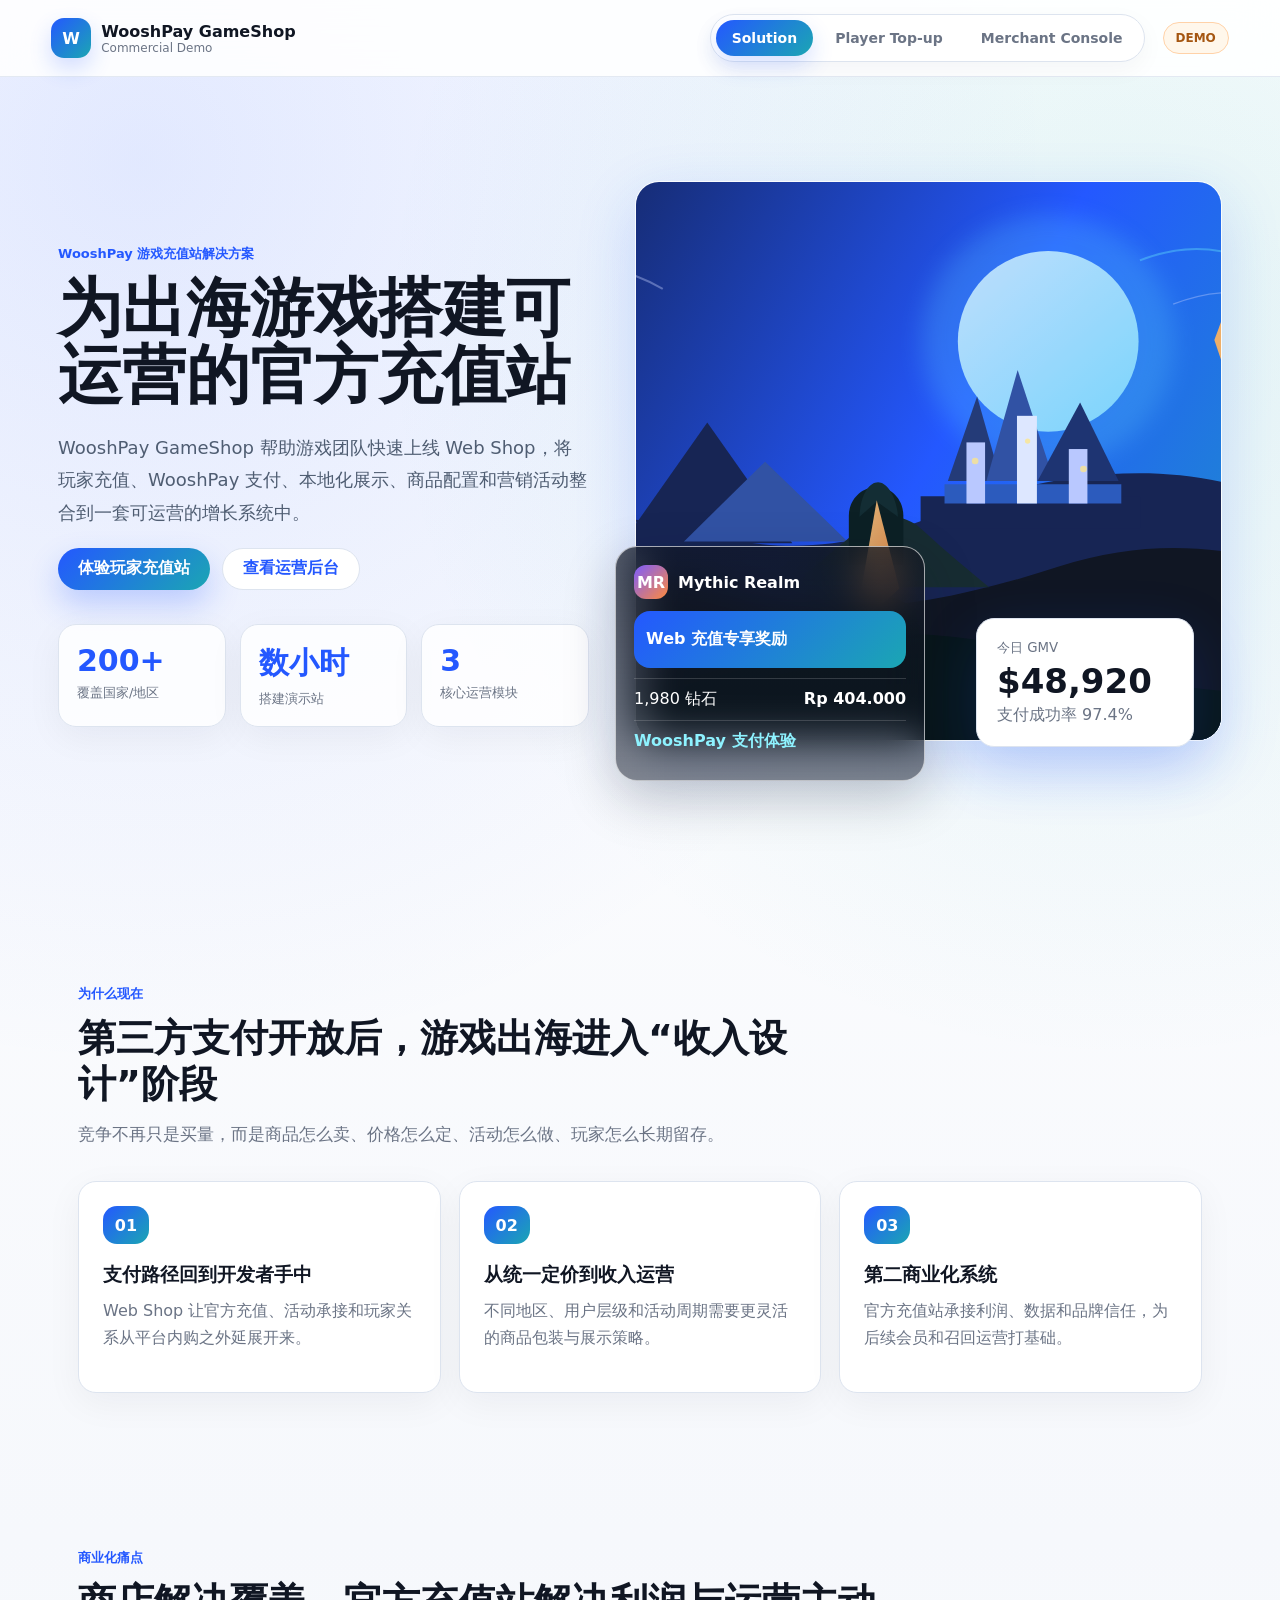
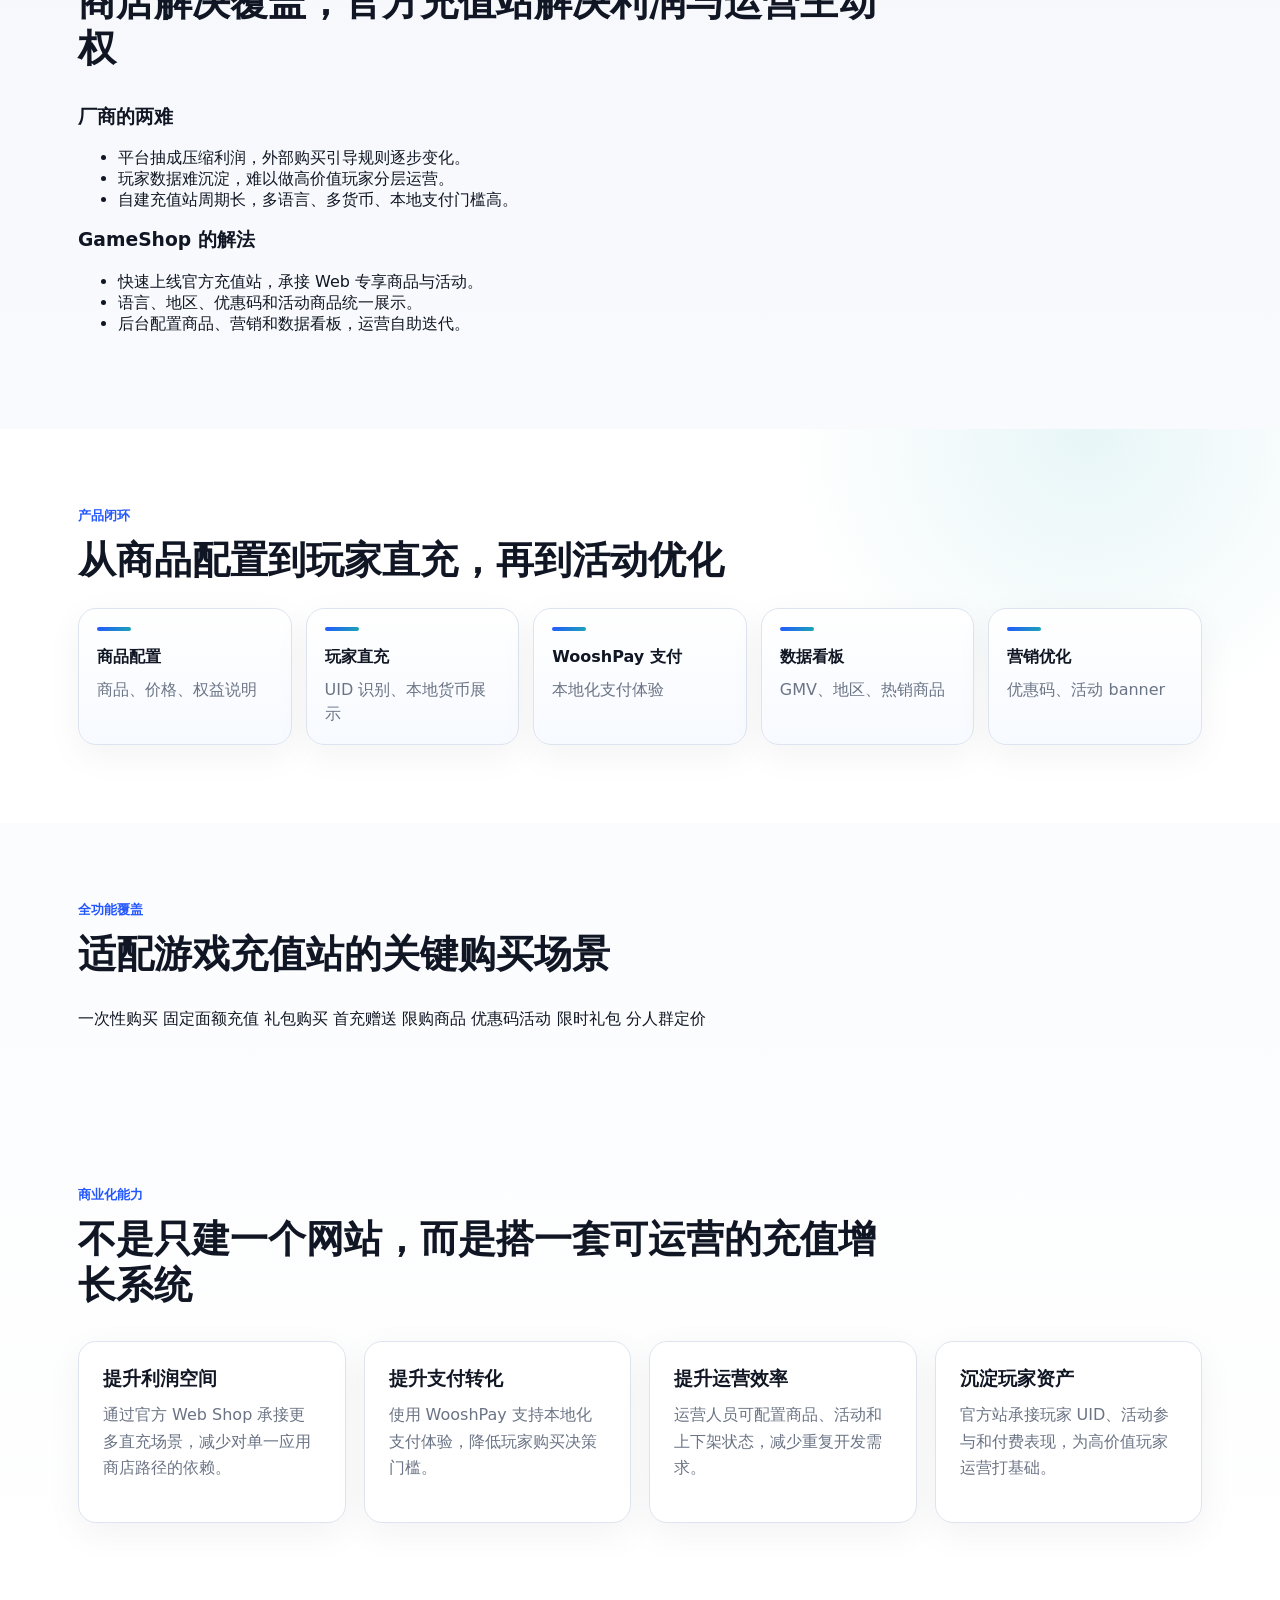
==== commit 4d66039b: "优化玩家充值页支付主线与语言切换" ====
--- a/gameshop-commercial-demo/index.html
+++ b/gameshop-commercial-demo/index.html
@@ -4,7 +4,7 @@
     <meta charset="utf-8">
     <meta name="viewport" content="width=device-width, initial-scale=1">
     <title>WooshPay GameShop 商业化 Demo</title>
-    <link rel="stylesheet" href="./styles.css?v=lite-v4">
+    <link rel="stylesheet" href="./styles.css?v=lite-v6">
   </head>
   <body>
     <header class="topbar">
@@ -16,9 +16,9 @@
         </span>
       </a>
       <nav class="main-nav" aria-label="主导航">
-        <a href="#home" data-view-link="home">方案官网</a>
-        <a href="#shop" data-view-link="shop">玩家充值站</a>
-        <a href="#admin" data-view-link="admin">运营后台</a>
+        <a href="#home" data-view-link="home" data-nav-label="home">方案官网</a>
+        <a href="#shop" data-view-link="shop" data-nav-label="shop">玩家充值站</a>
+        <a href="#admin" data-view-link="admin" data-nav-label="admin">运营后台</a>
       </nav>
       <span class="demo-badge">DEMO</span>
     </header>
@@ -175,11 +175,11 @@
             <header class="shop-top web-shop-top">
               <div class="game-id">
                 <span>MR</span>
-                <div><strong>Mythic Realm</strong><small>官方充值中心 · Official Store</small></div>
+                <div><strong>Mythic Realm</strong><small id="store-subtitle">官方充值中心 · Official Store</small></div>
               </div>
               <div class="shop-controls" aria-label="充值站设置">
                 <label>
-                  <span>语言</span>
+                  <span id="language-label">语言</span>
                   <select id="language-select" aria-label="language">
                     <option value="en">English</option>
                     <option value="zh">简体中文</option>
@@ -190,7 +190,7 @@
                   </select>
                 </label>
                 <label>
-                  <span>国家/地区</span>
+                  <span id="region-label">国家/地区</span>
                   <select id="region-select" aria-label="region">
                     <option value="US">🇺🇸 United States · USD</option>
                     <option value="BR">🇧🇷 Brazil · BRL</option>
@@ -209,34 +209,34 @@
                 <section class="game-banner web-game-banner">
                   <img src="./assets/mythic-realm.svg" alt="Mythic Realm 活动视觉">
                   <div>
-                    <span>WEB EXCLUSIVE</span>
+                    <span id="shop-eyebrow">WEB EXCLUSIVE</span>
                     <h1 id="shop-title">官方充值站，支持当地货币与充值好礼</h1>
-                    <p>选择国家后自动展示当地货币，使用 WooshPay 完成支付，固定充值档位、首充赠送和限时礼包统一结算。</p>
+                    <p id="shop-hero-copy">选择国家后自动展示当地货币，使用 WooshPay 完成支付，固定充值档位、首充赠送和限时礼包统一结算。</p>
                   </div>
                 </section>
 
                 <section class="shop-value-strip" aria-label="充值站能力">
                   <div>
-                    <strong>当地货币展示</strong>
+                    <strong id="value-currency-title">当地货币展示</strong>
                     <span id="pricing-note">ID · IDR</span>
                   </div>
                   <div>
-                    <strong>精选商品包装</strong>
-                    <span>固定面额 · 首充赠送 · 限时礼包</span>
+                    <strong id="value-product-title">精选商品包装</strong>
+                    <span id="value-product-copy">固定面额 · 首充赠送 · 限时礼包</span>
                   </div>
                   <div>
-                    <strong>WooshPay Checkout</strong>
-                    <span>优惠码与订单摘要实时联动</span>
+                    <strong id="value-checkout-title">WooshPay Checkout</strong>
+                    <span id="value-checkout-copy">支付方式与金额实时联动</span>
                   </div>
                 </section>
 
                 <section class="catalog-section catalog-section-lite">
                   <div class="shop-section-head">
                     <div>
-                      <h2>精选充值商品</h2>
-                      <p>先展示最适合商业化验证的商品类型：固定面额充值、首充赠送和限时礼包。</p>
+                      <h2 id="catalog-title">精选充值商品</h2>
+                      <p id="catalog-copy">先展示最适合商业化验证的商品类型：固定面额充值、首充赠送和限时礼包。</p>
                     </div>
-                    <span>国家切换后价格实时换算</span>
+                    <span id="catalog-note">国家切换后价格实时换算</span>
                   </div>
                   <div id="shop-products" class="catalog-groups"></div>
                 </section>
@@ -245,61 +245,55 @@
               <aside class="checkout-sidebar">
                 <section class="player-panel" aria-label="玩家信息">
                   <div class="shop-section-head">
-                    <h2>玩家 ID / 游戏 UID</h2>
+                    <h2 id="player-title">玩家 ID / 游戏 UID</h2>
                     <span id="player-status">未登录</span>
                   </div>
                   <div class="player-row">
                     <input id="uid" value="MR-2048-7761" aria-label="玩家 ID / 游戏 UID">
                     <button type="button" id="sidebar-login-button">登录</button>
                   </div>
-                  <p>登录后再进入结算，玩家 UID 用于游戏侧发货和订单归因。</p>
-                </section>
-
-                <section class="coupon-panel" aria-label="优惠码">
-                  <div class="shop-section-head">
-                    <h2>优惠码</h2>
-                    <span id="coupon-status">WOOSH10 可用</span>
-                  </div>
-                  <div class="coupon-row">
-                    <input id="coupon-code" value="WOOSH10" aria-label="优惠码">
-                    <button type="button" id="apply-coupon">应用</button>
-                  </div>
-                  <div class="coupon-chips" id="coupon-chips"></div>
-                </section>
-
-                <section class="redeem-panel" aria-label="兑换码 / 充值卡">
-                  <div class="shop-section-head">
-                    <h2>兑换码 / 充值卡</h2>
-                    <span id="redeem-status">可选</span>
-                  </div>
-                  <div class="redeem-row">
+                  <p id="player-copy">登录后再进入结算，玩家 UID 用于游戏侧发货和订单归因。</p>
+                </section>
+
+                <section class="redeem-panel" id="redeem-panel" aria-label="兑换码 / 充值卡">
+                  <button class="redeem-toggle" type="button" id="toggle-redeem" aria-expanded="false">
+                    <span>
+                      <strong id="redeem-title">兑换码 / 充值卡</strong>
+                      <small id="redeem-hint">如有礼品码，可在这里兑换权益</small>
+                    </span>
+                    <i id="redeem-status">可选</i>
+                  </button>
+                  <div class="redeem-body" id="redeem-body">
+                    <div class="redeem-row">
                     <input id="redeem-code" value="" placeholder="GIFT300 / VIP7 / SKIN2026" aria-label="兑换码 / 充值卡">
                     <button type="button" id="apply-redeem">立即兑换</button>
-                  </div>
-                  <p id="redeem-message">兑换码独立发放权益，不影响当前订单折扣。</p>
+                    </div>
+                    <p id="redeem-message">兑换码独立发放权益，不影响当前订单金额。</p>
+                  </div>
                 </section>
 
                 <section class="checkout-box">
                   <div class="checkout-title">
-                    <h2>订单摘要</h2>
-                    <span>Powered by WooshPay</span>
-                  </div>
-                  <div class="checkout-summary" aria-label="订单摘要">
-                    <p><span>当前商品</span><strong id="summary-product">600 钻石</strong></p>
-                    <p><span>商品金额</span><strong id="summary-subtotal">Rp 135.000</strong></p>
-                    <p><span>活动优惠</span><strong id="summary-discount">- Rp 13.500</strong></p>
-                    <p class="summary-total"><span>应付金额</span><strong id="summary-total">Rp 121.500</strong></p>
-                  </div>
-                  <button class="pay-now-button" type="button" id="pay-button">Buy Now</button>
-                  <p>由 WooshPay 提供支付体验，到账权益以游戏侧发放结果为准。</p>
+                    <h2 id="pay-title">立即支付</h2>
+                    <span id="checkout-powered">Powered by WooshPay</span>
+                  </div>
+                  <div class="checkout-summary" aria-label="本次支付">
+                    <p><span id="summary-product-label">当前商品</span><strong id="summary-product">600 钻石</strong></p>
+                    <p><span id="summary-benefit-label">到账权益</span><strong id="summary-benefit">600 钻石</strong></p>
+                    <p><span id="summary-subtotal-label">商品金额</span><strong id="summary-subtotal">Rp 135.000</strong></p>
+                    <p id="summary-discount-row"><span id="summary-discount-label">自动活动优惠</span><strong id="summary-discount">- Rp 13.500</strong></p>
+                    <p class="summary-total"><span id="summary-total-label">应付金额</span><strong id="summary-total">Rp 121.500</strong></p>
+                  </div>
+                  <button class="pay-now-button" type="button" id="pay-button">去结算</button>
+                  <p id="checkout-copy">由 WooshPay 提供支付体验，到账权益以游戏侧发放结果为准。</p>
                 </section>
 
                 <section class="shop-notes web-shop-notes">
-                  <p class="eyebrow">Global Web Shop</p>
+                  <p class="eyebrow" id="shop-notes-eyebrow">Global Web Shop</p>
                   <ul class="clean-list">
-                    <li><strong>语言展示：</strong>语言切换用于演示本地化入口，不影响支付流程。</li>
-                    <li><strong>地区与货币：</strong>国家/地区决定商品与订单摘要中的展示货币。</li>
-                    <li><strong>权益发放：</strong>实际到账以游戏侧商品体系或发货接口为准。</li>
+                    <li><strong id="note-language-title">语言展示：</strong><span id="note-language-copy">语言切换用于演示本地化入口，不影响支付流程。</span></li>
+                    <li><strong id="note-region-title">地区与货币：</strong><span id="note-region-copy">国家/地区决定商品与本次支付中的展示货币。</span></li>
+                    <li><strong id="note-delivery-title">权益发放：</strong><span id="note-delivery-copy">实际到账以游戏侧商品体系或发货接口为准。</span></li>
                   </ul>
                 </section>
               </aside>
@@ -440,14 +434,14 @@
     <div class="product-modal" id="login-modal" aria-hidden="true">
       <div class="modal-panel login-panel" role="dialog" aria-modal="true" aria-labelledby="login-title">
         <button class="close-modal" type="button" aria-label="关闭" data-close-login>×</button>
-        <p class="eyebrow">Player Login</p>
+        <p class="eyebrow" id="login-eyebrow">Player Login</p>
         <h2 id="login-title">登录后继续充值</h2>
         <p class="modal-copy">使用邮箱、手机号或游戏账号完成演示登录；当前版本不连接真实账号系统。</p>
-        <label class="login-field">账号
+        <label class="login-field"><span id="login-field-label">账号</span>
           <input id="login-account" value="player@mythicrealm.com" aria-label="玩家登录账号">
         </label>
         <div class="panel-actions">
-          <button type="button" data-close-login>稍后再说</button>
+          <button type="button" data-close-login id="login-later">稍后再说</button>
           <button class="primary-btn small" type="button" id="confirm-login">登录并继续</button>
         </div>
       </div>
@@ -456,17 +450,18 @@
     <div class="product-modal" id="checkout-modal" aria-hidden="true">
       <div class="modal-panel checkout-modal-panel" role="dialog" aria-modal="true" aria-labelledby="checkout-title">
         <button class="close-modal" type="button" aria-label="关闭" data-close-checkout>×</button>
-        <p class="eyebrow">WooshPay Checkout</p>
+        <p class="eyebrow" id="checkout-eyebrow">WooshPay Checkout</p>
         <h2 id="checkout-title">去结算</h2>
         <div class="checkout-modal-summary">
-          <p><span>充值商品</span><strong id="modal-product">980 💎</strong></p>
-          <p><span>商品金额</span><strong id="modal-subtotal">$14.99</strong></p>
-          <p><span>优惠码</span><strong id="modal-coupon">WOOSH10 · -10%</strong></p>
-          <p><span>应付金额</span><strong id="modal-total">$13.49</strong></p>
+          <p><span id="modal-product-label">充值商品</span><strong id="modal-product">980 💎</strong></p>
+          <p><span id="modal-benefit-label">到账权益</span><strong id="modal-benefit">980 diamonds + bonus 147 diamonds</strong></p>
+          <p><span id="modal-subtotal-label">商品金额</span><strong id="modal-subtotal">$14.99</strong></p>
+          <p id="modal-discount-row"><span id="modal-discount-label">自动活动优惠</span><strong id="modal-discount">-$0.00</strong></p>
+          <p><span id="modal-total-label">应付金额</span><strong id="modal-total">$13.49</strong></p>
         </div>
         <div class="payment-head">
           <span id="modal-market">请选择支付方式 · Indonesia</span>
-          <strong>成功率实时参考</strong>
+          <strong id="payment-rate-label">成功率实时参考</strong>
         </div>
         <div class="payment-methods" id="payment-methods" aria-label="支付方式"></div>
         <button class="pay-confirm-button" type="button" id="confirm-payment">立即支付</button>
@@ -477,21 +472,21 @@
     <div class="product-modal" id="payment-modal" aria-hidden="true">
       <div class="modal-panel receipt-panel" role="dialog" aria-modal="true" aria-labelledby="payment-title">
         <button class="close-modal" type="button" aria-label="关闭" data-close-payment>×</button>
-        <p class="eyebrow">WooshPay Checkout</p>
+        <p class="eyebrow" id="payment-eyebrow">WooshPay Checkout</p>
         <h2 id="payment-title">支付成功</h2>
         <div class="receipt-lines">
-          <p><span>订单号</span><strong id="receipt-id">WP-0000</strong></p>
-          <p><span>玩家 UID</span><strong id="receipt-uid">MR-2048-7761</strong></p>
-          <p><span>充值商品</span><strong id="receipt-product">600 钻石</strong></p>
-          <p><span>支付金额</span><strong id="receipt-total">Rp 121.500</strong></p>
-          <p><span>到账说明</span><strong id="receipt-benefit">游戏侧发货 / API 回调</strong></p>
+          <p><span id="receipt-id-label">订单号</span><strong id="receipt-id">WP-0000</strong></p>
+          <p><span id="receipt-uid-label">玩家 UID</span><strong id="receipt-uid">MR-2048-7761</strong></p>
+          <p><span id="receipt-product-label">充值商品</span><strong id="receipt-product">600 钻石</strong></p>
+          <p><span id="receipt-total-label">支付金额</span><strong id="receipt-total">Rp 121.500</strong></p>
+          <p><span id="receipt-benefit-label">到账说明</span><strong id="receipt-benefit">游戏侧发货 / API 回调</strong></p>
         </div>
         <div class="panel-actions">
-          <button type="button" data-close-payment>继续逛逛</button>
+          <button type="button" data-close-payment id="receipt-continue">继续逛逛</button>
           <button class="primary-btn small" type="button" id="receipt-admin">查看后台数据</button>
         </div>
       </div>
     </div>
-    <script src="./script.js?v=lite-v4"></script>
+    <script src="./script.js?v=lite-v6"></script>
   </body>
 </html>
--- a/gameshop-commercial-demo/styles.css
+++ b/gameshop-commercial-demo/styles.css
@@ -1333,6 +1333,7 @@
   display: grid;
   grid-template-columns: minmax(0, 1.25fr) minmax(300px, 0.75fr);
   gap: 18px;
+  align-items: start;
 }
 
 .order-feed {
@@ -1373,7 +1374,29 @@
 }
 
 .chart-card:first-child {
-  grid-row: span 2;
+  grid-row: auto;
+}
+
+@media (min-width: 981px) {
+  .dashboard-grid > .chart-card:nth-child(1) {
+    grid-column: 1;
+    grid-row: 1;
+  }
+
+  .dashboard-grid > .chart-card:nth-child(2) {
+    grid-column: 2;
+    grid-row: 1;
+  }
+
+  .dashboard-grid > .chart-card:nth-child(3) {
+    grid-column: 2;
+    grid-row: 2 / span 2;
+  }
+
+  .dashboard-grid > .chart-card:nth-child(4) {
+    grid-column: 1;
+    grid-row: 2;
+  }
 }
 
 .card-title-row {
@@ -1943,6 +1966,44 @@
   padding: 0 0 12px;
 }
 
+.redeem-panel {
+  background: rgba(255, 255, 255, 0.78);
+  box-shadow: 0 10px 24px rgba(18, 28, 45, 0.05);
+}
+
+.redeem-toggle {
+  display: flex;
+  width: 100%;
+  justify-content: space-between;
+  gap: 12px;
+  align-items: center;
+  padding: 0;
+  border: 0;
+  color: var(--ink);
+  background: transparent;
+  text-align: left;
+}
+
+.redeem-toggle span {
+  display: grid;
+  gap: 3px;
+  min-width: 0;
+}
+
+.redeem-toggle small {
+  color: var(--muted);
+  font-size: 12px;
+  line-height: 1.45;
+}
+
+.redeem-body {
+  margin-top: 12px;
+}
+
+.redeem-panel:not(.is-expanded) .redeem-body {
+  display: none;
+}
+
 .player-panel p,
 .redeem-panel p {
   margin: 10px 0 0;
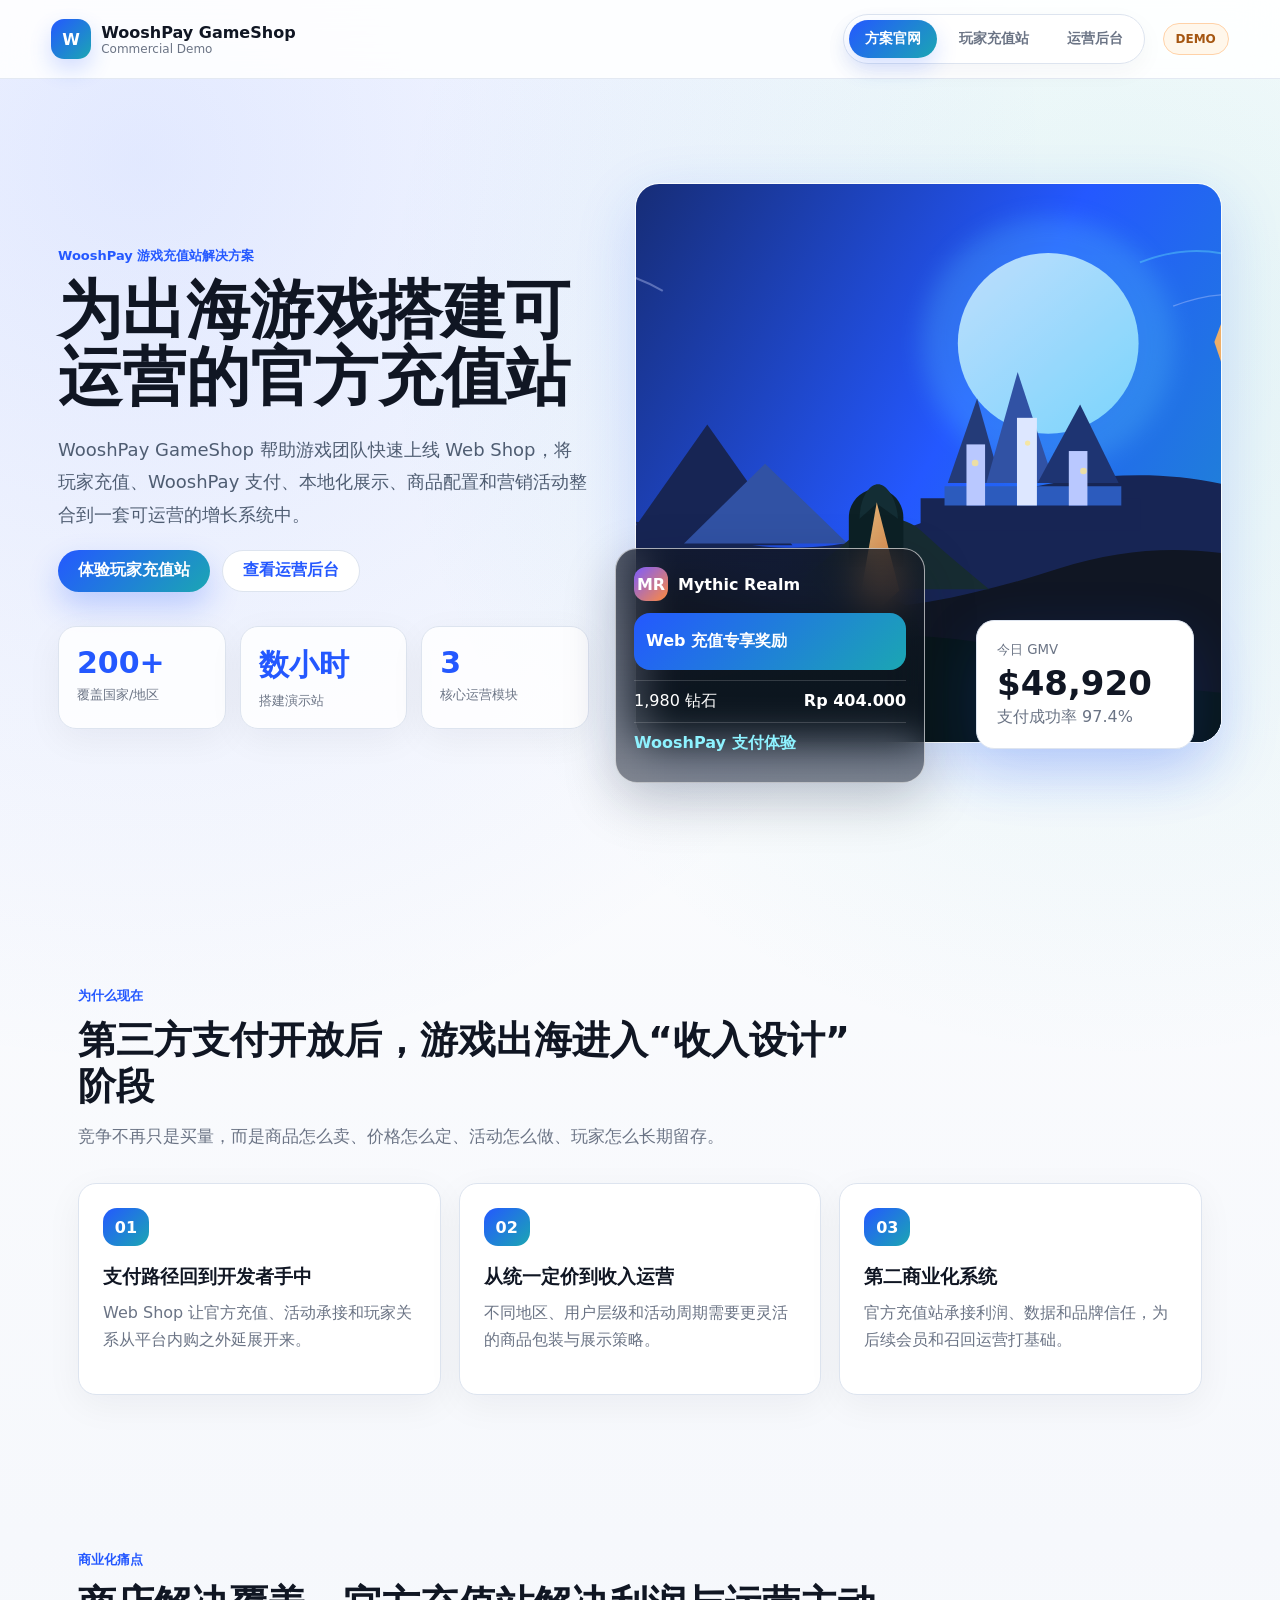
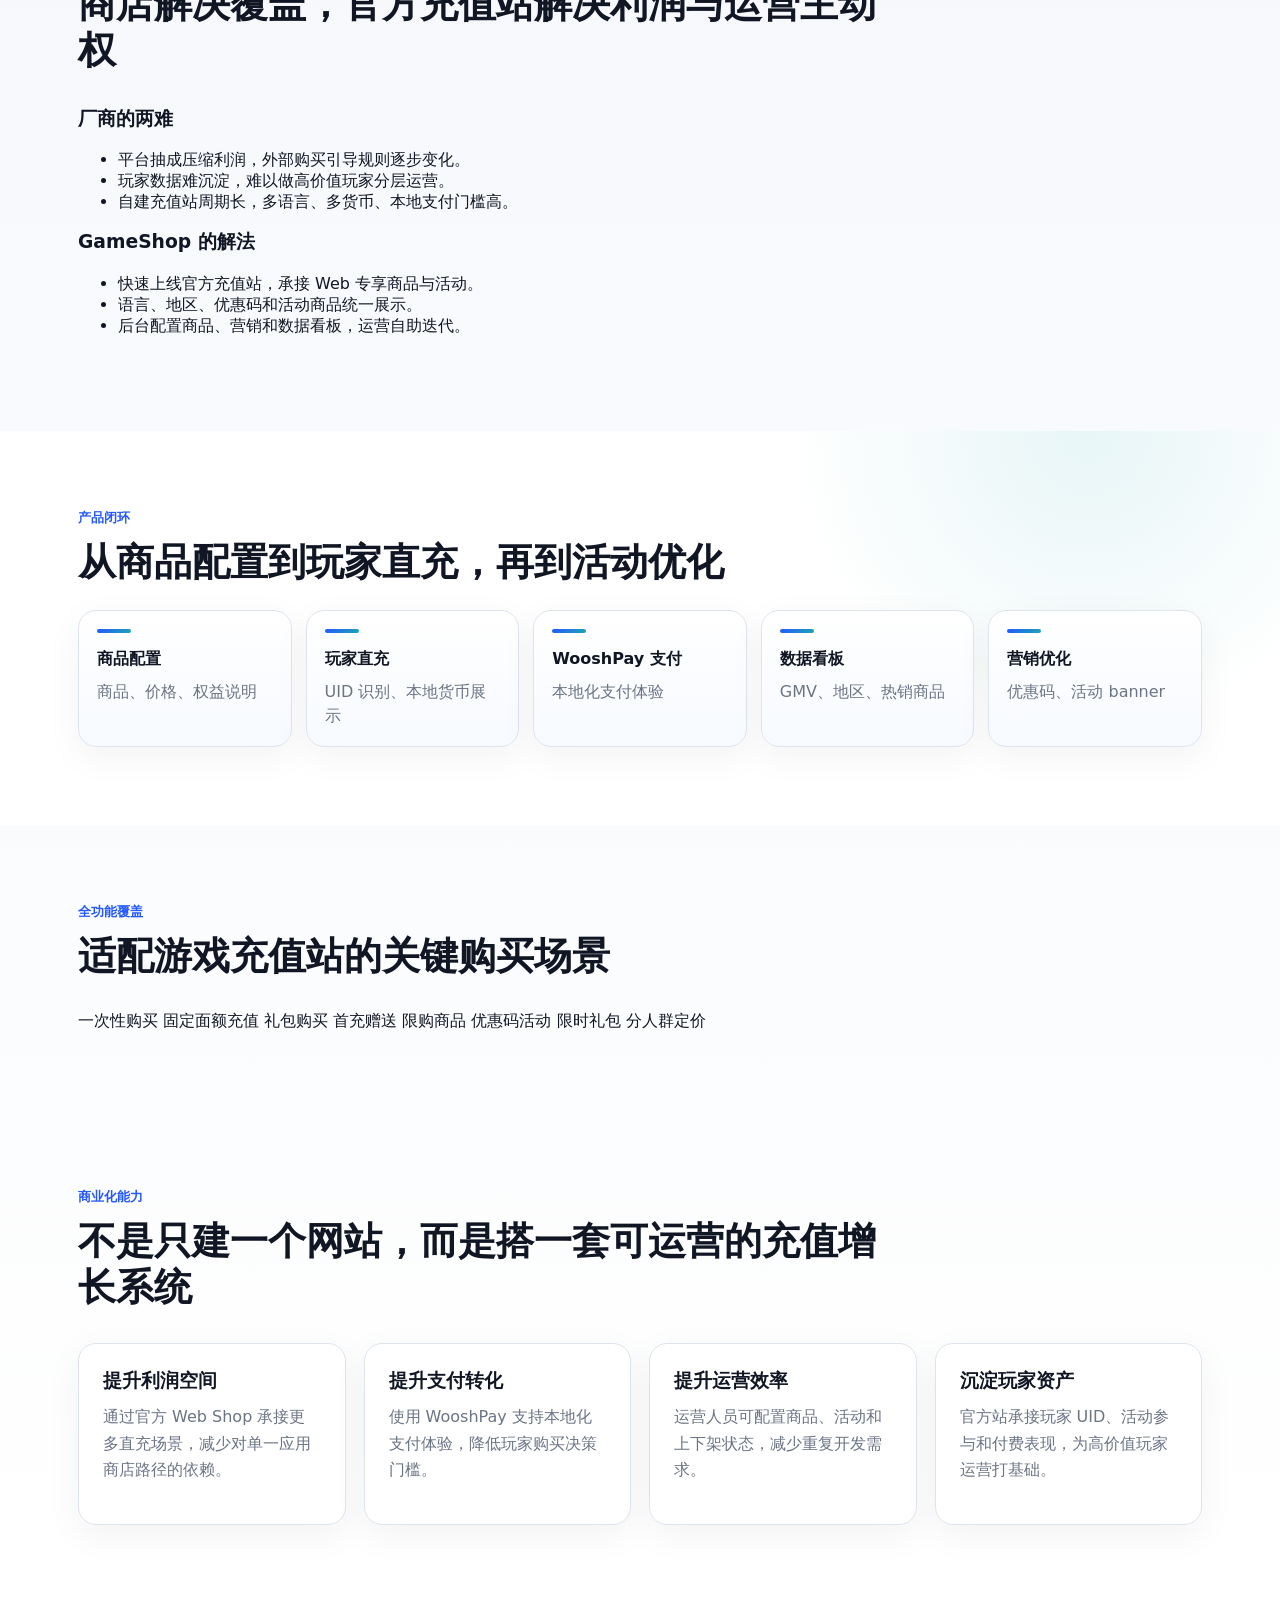
==== commit f2a11d19: "撤回玩家充值页支付主线与语言切换" ====
--- a/gameshop-commercial-demo/index.html
+++ b/gameshop-commercial-demo/index.html
@@ -4,7 +4,7 @@
     <meta charset="utf-8">
     <meta name="viewport" content="width=device-width, initial-scale=1">
     <title>WooshPay GameShop 商业化 Demo</title>
-    <link rel="stylesheet" href="./styles.css?v=lite-v6">
+    <link rel="stylesheet" href="./styles.css?v=lite-v5">
   </head>
   <body>
     <header class="topbar">
@@ -16,9 +16,9 @@
         </span>
       </a>
       <nav class="main-nav" aria-label="主导航">
-        <a href="#home" data-view-link="home" data-nav-label="home">方案官网</a>
-        <a href="#shop" data-view-link="shop" data-nav-label="shop">玩家充值站</a>
-        <a href="#admin" data-view-link="admin" data-nav-label="admin">运营后台</a>
+        <a href="#home" data-view-link="home">方案官网</a>
+        <a href="#shop" data-view-link="shop">玩家充值站</a>
+        <a href="#admin" data-view-link="admin">运营后台</a>
       </nav>
       <span class="demo-badge">DEMO</span>
     </header>
@@ -175,11 +175,11 @@
             <header class="shop-top web-shop-top">
               <div class="game-id">
                 <span>MR</span>
-                <div><strong>Mythic Realm</strong><small id="store-subtitle">官方充值中心 · Official Store</small></div>
+                <div><strong>Mythic Realm</strong><small>官方充值中心 · Official Store</small></div>
               </div>
               <div class="shop-controls" aria-label="充值站设置">
                 <label>
-                  <span id="language-label">语言</span>
+                  <span>语言</span>
                   <select id="language-select" aria-label="language">
                     <option value="en">English</option>
                     <option value="zh">简体中文</option>
@@ -190,7 +190,7 @@
                   </select>
                 </label>
                 <label>
-                  <span id="region-label">国家/地区</span>
+                  <span>国家/地区</span>
                   <select id="region-select" aria-label="region">
                     <option value="US">🇺🇸 United States · USD</option>
                     <option value="BR">🇧🇷 Brazil · BRL</option>
@@ -209,34 +209,34 @@
                 <section class="game-banner web-game-banner">
                   <img src="./assets/mythic-realm.svg" alt="Mythic Realm 活动视觉">
                   <div>
-                    <span id="shop-eyebrow">WEB EXCLUSIVE</span>
+                    <span>WEB EXCLUSIVE</span>
                     <h1 id="shop-title">官方充值站，支持当地货币与充值好礼</h1>
-                    <p id="shop-hero-copy">选择国家后自动展示当地货币，使用 WooshPay 完成支付，固定充值档位、首充赠送和限时礼包统一结算。</p>
+                    <p>选择国家后自动展示当地货币，使用 WooshPay 完成支付，固定充值档位、首充赠送和限时礼包统一结算。</p>
                   </div>
                 </section>
 
                 <section class="shop-value-strip" aria-label="充值站能力">
                   <div>
-                    <strong id="value-currency-title">当地货币展示</strong>
+                    <strong>当地货币展示</strong>
                     <span id="pricing-note">ID · IDR</span>
                   </div>
                   <div>
-                    <strong id="value-product-title">精选商品包装</strong>
-                    <span id="value-product-copy">固定面额 · 首充赠送 · 限时礼包</span>
+                    <strong>精选商品包装</strong>
+                    <span>固定面额 · 首充赠送 · 限时礼包</span>
                   </div>
                   <div>
-                    <strong id="value-checkout-title">WooshPay Checkout</strong>
-                    <span id="value-checkout-copy">支付方式与金额实时联动</span>
+                    <strong>WooshPay Checkout</strong>
+                    <span>优惠码与订单摘要实时联动</span>
                   </div>
                 </section>
 
                 <section class="catalog-section catalog-section-lite">
                   <div class="shop-section-head">
                     <div>
-                      <h2 id="catalog-title">精选充值商品</h2>
-                      <p id="catalog-copy">先展示最适合商业化验证的商品类型：固定面额充值、首充赠送和限时礼包。</p>
+                      <h2>精选充值商品</h2>
+                      <p>先展示最适合商业化验证的商品类型：固定面额充值、首充赠送和限时礼包。</p>
                     </div>
-                    <span id="catalog-note">国家切换后价格实时换算</span>
+                    <span>国家切换后价格实时换算</span>
                   </div>
                   <div id="shop-products" class="catalog-groups"></div>
                 </section>
@@ -245,55 +245,61 @@
               <aside class="checkout-sidebar">
                 <section class="player-panel" aria-label="玩家信息">
                   <div class="shop-section-head">
-                    <h2 id="player-title">玩家 ID / 游戏 UID</h2>
+                    <h2>玩家 ID / 游戏 UID</h2>
                     <span id="player-status">未登录</span>
                   </div>
                   <div class="player-row">
                     <input id="uid" value="MR-2048-7761" aria-label="玩家 ID / 游戏 UID">
                     <button type="button" id="sidebar-login-button">登录</button>
                   </div>
-                  <p id="player-copy">登录后再进入结算，玩家 UID 用于游戏侧发货和订单归因。</p>
-                </section>
-
-                <section class="redeem-panel" id="redeem-panel" aria-label="兑换码 / 充值卡">
-                  <button class="redeem-toggle" type="button" id="toggle-redeem" aria-expanded="false">
-                    <span>
-                      <strong id="redeem-title">兑换码 / 充值卡</strong>
-                      <small id="redeem-hint">如有礼品码，可在这里兑换权益</small>
-                    </span>
-                    <i id="redeem-status">可选</i>
-                  </button>
-                  <div class="redeem-body" id="redeem-body">
-                    <div class="redeem-row">
+                  <p>登录后再进入结算，玩家 UID 用于游戏侧发货和订单归因。</p>
+                </section>
+
+                <section class="coupon-panel" aria-label="优惠码">
+                  <div class="shop-section-head">
+                    <h2>优惠码</h2>
+                    <span id="coupon-status">WOOSH10 可用</span>
+                  </div>
+                  <div class="coupon-row">
+                    <input id="coupon-code" value="WOOSH10" aria-label="优惠码">
+                    <button type="button" id="apply-coupon">应用</button>
+                  </div>
+                  <div class="coupon-chips" id="coupon-chips"></div>
+                </section>
+
+                <section class="redeem-panel" aria-label="兑换码 / 充值卡">
+                  <div class="shop-section-head">
+                    <h2>兑换码 / 充值卡</h2>
+                    <span id="redeem-status">可选</span>
+                  </div>
+                  <div class="redeem-row">
                     <input id="redeem-code" value="" placeholder="GIFT300 / VIP7 / SKIN2026" aria-label="兑换码 / 充值卡">
                     <button type="button" id="apply-redeem">立即兑换</button>
-                    </div>
-                    <p id="redeem-message">兑换码独立发放权益，不影响当前订单金额。</p>
-                  </div>
+                  </div>
+                  <p id="redeem-message">兑换码独立发放权益，不影响当前订单折扣。</p>
                 </section>
 
                 <section class="checkout-box">
                   <div class="checkout-title">
-                    <h2 id="pay-title">立即支付</h2>
-                    <span id="checkout-powered">Powered by WooshPay</span>
-                  </div>
-                  <div class="checkout-summary" aria-label="本次支付">
-                    <p><span id="summary-product-label">当前商品</span><strong id="summary-product">600 钻石</strong></p>
-                    <p><span id="summary-benefit-label">到账权益</span><strong id="summary-benefit">600 钻石</strong></p>
-                    <p><span id="summary-subtotal-label">商品金额</span><strong id="summary-subtotal">Rp 135.000</strong></p>
-                    <p id="summary-discount-row"><span id="summary-discount-label">自动活动优惠</span><strong id="summary-discount">- Rp 13.500</strong></p>
-                    <p class="summary-total"><span id="summary-total-label">应付金额</span><strong id="summary-total">Rp 121.500</strong></p>
-                  </div>
-                  <button class="pay-now-button" type="button" id="pay-button">去结算</button>
-                  <p id="checkout-copy">由 WooshPay 提供支付体验，到账权益以游戏侧发放结果为准。</p>
+                    <h2>订单摘要</h2>
+                    <span>Powered by WooshPay</span>
+                  </div>
+                  <div class="checkout-summary" aria-label="订单摘要">
+                    <p><span>当前商品</span><strong id="summary-product">600 钻石</strong></p>
+                    <p><span>商品金额</span><strong id="summary-subtotal">Rp 135.000</strong></p>
+                    <p><span>活动优惠</span><strong id="summary-discount">- Rp 13.500</strong></p>
+                    <p class="summary-total"><span>应付金额</span><strong id="summary-total">Rp 121.500</strong></p>
+                  </div>
+                  <button class="pay-now-button" type="button" id="pay-button">Buy Now</button>
+                  <p>由 WooshPay 提供支付体验，到账权益以游戏侧发放结果为准。</p>
                 </section>
 
                 <section class="shop-notes web-shop-notes">
-                  <p class="eyebrow" id="shop-notes-eyebrow">Global Web Shop</p>
+                  <p class="eyebrow">Global Web Shop</p>
                   <ul class="clean-list">
-                    <li><strong id="note-language-title">语言展示：</strong><span id="note-language-copy">语言切换用于演示本地化入口，不影响支付流程。</span></li>
-                    <li><strong id="note-region-title">地区与货币：</strong><span id="note-region-copy">国家/地区决定商品与本次支付中的展示货币。</span></li>
-                    <li><strong id="note-delivery-title">权益发放：</strong><span id="note-delivery-copy">实际到账以游戏侧商品体系或发货接口为准。</span></li>
+                    <li><strong>语言展示：</strong>语言切换用于演示本地化入口，不影响支付流程。</li>
+                    <li><strong>地区与货币：</strong>国家/地区决定商品与订单摘要中的展示货币。</li>
+                    <li><strong>权益发放：</strong>实际到账以游戏侧商品体系或发货接口为准。</li>
                   </ul>
                 </section>
               </aside>
@@ -434,14 +440,14 @@
     <div class="product-modal" id="login-modal" aria-hidden="true">
       <div class="modal-panel login-panel" role="dialog" aria-modal="true" aria-labelledby="login-title">
         <button class="close-modal" type="button" aria-label="关闭" data-close-login>×</button>
-        <p class="eyebrow" id="login-eyebrow">Player Login</p>
+        <p class="eyebrow">Player Login</p>
         <h2 id="login-title">登录后继续充值</h2>
         <p class="modal-copy">使用邮箱、手机号或游戏账号完成演示登录；当前版本不连接真实账号系统。</p>
-        <label class="login-field"><span id="login-field-label">账号</span>
+        <label class="login-field">账号
           <input id="login-account" value="player@mythicrealm.com" aria-label="玩家登录账号">
         </label>
         <div class="panel-actions">
-          <button type="button" data-close-login id="login-later">稍后再说</button>
+          <button type="button" data-close-login>稍后再说</button>
           <button class="primary-btn small" type="button" id="confirm-login">登录并继续</button>
         </div>
       </div>
@@ -450,18 +456,17 @@
     <div class="product-modal" id="checkout-modal" aria-hidden="true">
       <div class="modal-panel checkout-modal-panel" role="dialog" aria-modal="true" aria-labelledby="checkout-title">
         <button class="close-modal" type="button" aria-label="关闭" data-close-checkout>×</button>
-        <p class="eyebrow" id="checkout-eyebrow">WooshPay Checkout</p>
+        <p class="eyebrow">WooshPay Checkout</p>
         <h2 id="checkout-title">去结算</h2>
         <div class="checkout-modal-summary">
-          <p><span id="modal-product-label">充值商品</span><strong id="modal-product">980 💎</strong></p>
-          <p><span id="modal-benefit-label">到账权益</span><strong id="modal-benefit">980 diamonds + bonus 147 diamonds</strong></p>
-          <p><span id="modal-subtotal-label">商品金额</span><strong id="modal-subtotal">$14.99</strong></p>
-          <p id="modal-discount-row"><span id="modal-discount-label">自动活动优惠</span><strong id="modal-discount">-$0.00</strong></p>
-          <p><span id="modal-total-label">应付金额</span><strong id="modal-total">$13.49</strong></p>
+          <p><span>充值商品</span><strong id="modal-product">980 💎</strong></p>
+          <p><span>商品金额</span><strong id="modal-subtotal">$14.99</strong></p>
+          <p><span>优惠码</span><strong id="modal-coupon">WOOSH10 · -10%</strong></p>
+          <p><span>应付金额</span><strong id="modal-total">$13.49</strong></p>
         </div>
         <div class="payment-head">
           <span id="modal-market">请选择支付方式 · Indonesia</span>
-          <strong id="payment-rate-label">成功率实时参考</strong>
+          <strong>成功率实时参考</strong>
         </div>
         <div class="payment-methods" id="payment-methods" aria-label="支付方式"></div>
         <button class="pay-confirm-button" type="button" id="confirm-payment">立即支付</button>
@@ -472,21 +477,21 @@
     <div class="product-modal" id="payment-modal" aria-hidden="true">
       <div class="modal-panel receipt-panel" role="dialog" aria-modal="true" aria-labelledby="payment-title">
         <button class="close-modal" type="button" aria-label="关闭" data-close-payment>×</button>
-        <p class="eyebrow" id="payment-eyebrow">WooshPay Checkout</p>
+        <p class="eyebrow">WooshPay Checkout</p>
         <h2 id="payment-title">支付成功</h2>
         <div class="receipt-lines">
-          <p><span id="receipt-id-label">订单号</span><strong id="receipt-id">WP-0000</strong></p>
-          <p><span id="receipt-uid-label">玩家 UID</span><strong id="receipt-uid">MR-2048-7761</strong></p>
-          <p><span id="receipt-product-label">充值商品</span><strong id="receipt-product">600 钻石</strong></p>
-          <p><span id="receipt-total-label">支付金额</span><strong id="receipt-total">Rp 121.500</strong></p>
-          <p><span id="receipt-benefit-label">到账说明</span><strong id="receipt-benefit">游戏侧发货 / API 回调</strong></p>
+          <p><span>订单号</span><strong id="receipt-id">WP-0000</strong></p>
+          <p><span>玩家 UID</span><strong id="receipt-uid">MR-2048-7761</strong></p>
+          <p><span>充值商品</span><strong id="receipt-product">600 钻石</strong></p>
+          <p><span>支付金额</span><strong id="receipt-total">Rp 121.500</strong></p>
+          <p><span>到账说明</span><strong id="receipt-benefit">游戏侧发货 / API 回调</strong></p>
         </div>
         <div class="panel-actions">
-          <button type="button" data-close-payment id="receipt-continue">继续逛逛</button>
+          <button type="button" data-close-payment>继续逛逛</button>
           <button class="primary-btn small" type="button" id="receipt-admin">查看后台数据</button>
         </div>
       </div>
     </div>
-    <script src="./script.js?v=lite-v6"></script>
+    <script src="./script.js?v=lite-v5"></script>
   </body>
 </html>
--- a/gameshop-commercial-demo/styles.css
+++ b/gameshop-commercial-demo/styles.css
@@ -1966,44 +1966,6 @@
   padding: 0 0 12px;
 }
 
-.redeem-panel {
-  background: rgba(255, 255, 255, 0.78);
-  box-shadow: 0 10px 24px rgba(18, 28, 45, 0.05);
-}
-
-.redeem-toggle {
-  display: flex;
-  width: 100%;
-  justify-content: space-between;
-  gap: 12px;
-  align-items: center;
-  padding: 0;
-  border: 0;
-  color: var(--ink);
-  background: transparent;
-  text-align: left;
-}
-
-.redeem-toggle span {
-  display: grid;
-  gap: 3px;
-  min-width: 0;
-}
-
-.redeem-toggle small {
-  color: var(--muted);
-  font-size: 12px;
-  line-height: 1.45;
-}
-
-.redeem-body {
-  margin-top: 12px;
-}
-
-.redeem-panel:not(.is-expanded) .redeem-body {
-  display: none;
-}
-
 .player-panel p,
 .redeem-panel p {
   margin: 10px 0 0;
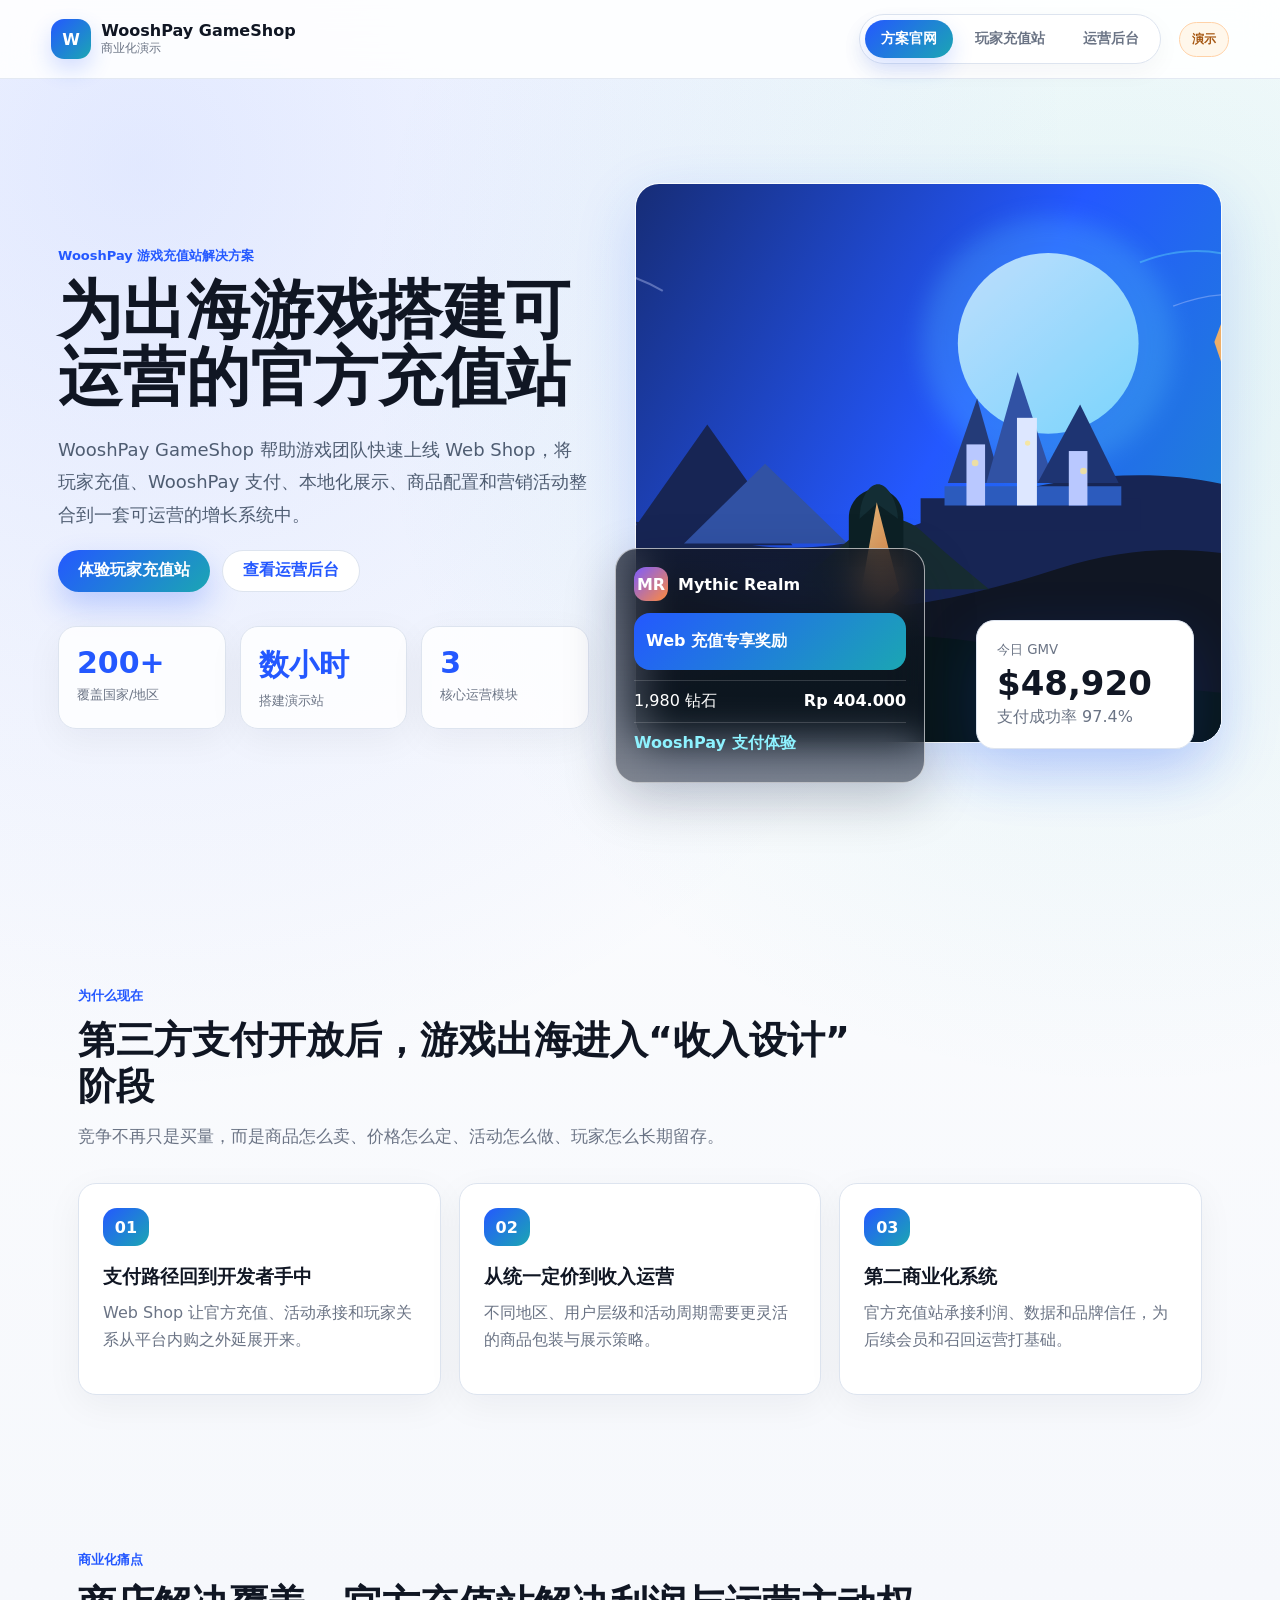
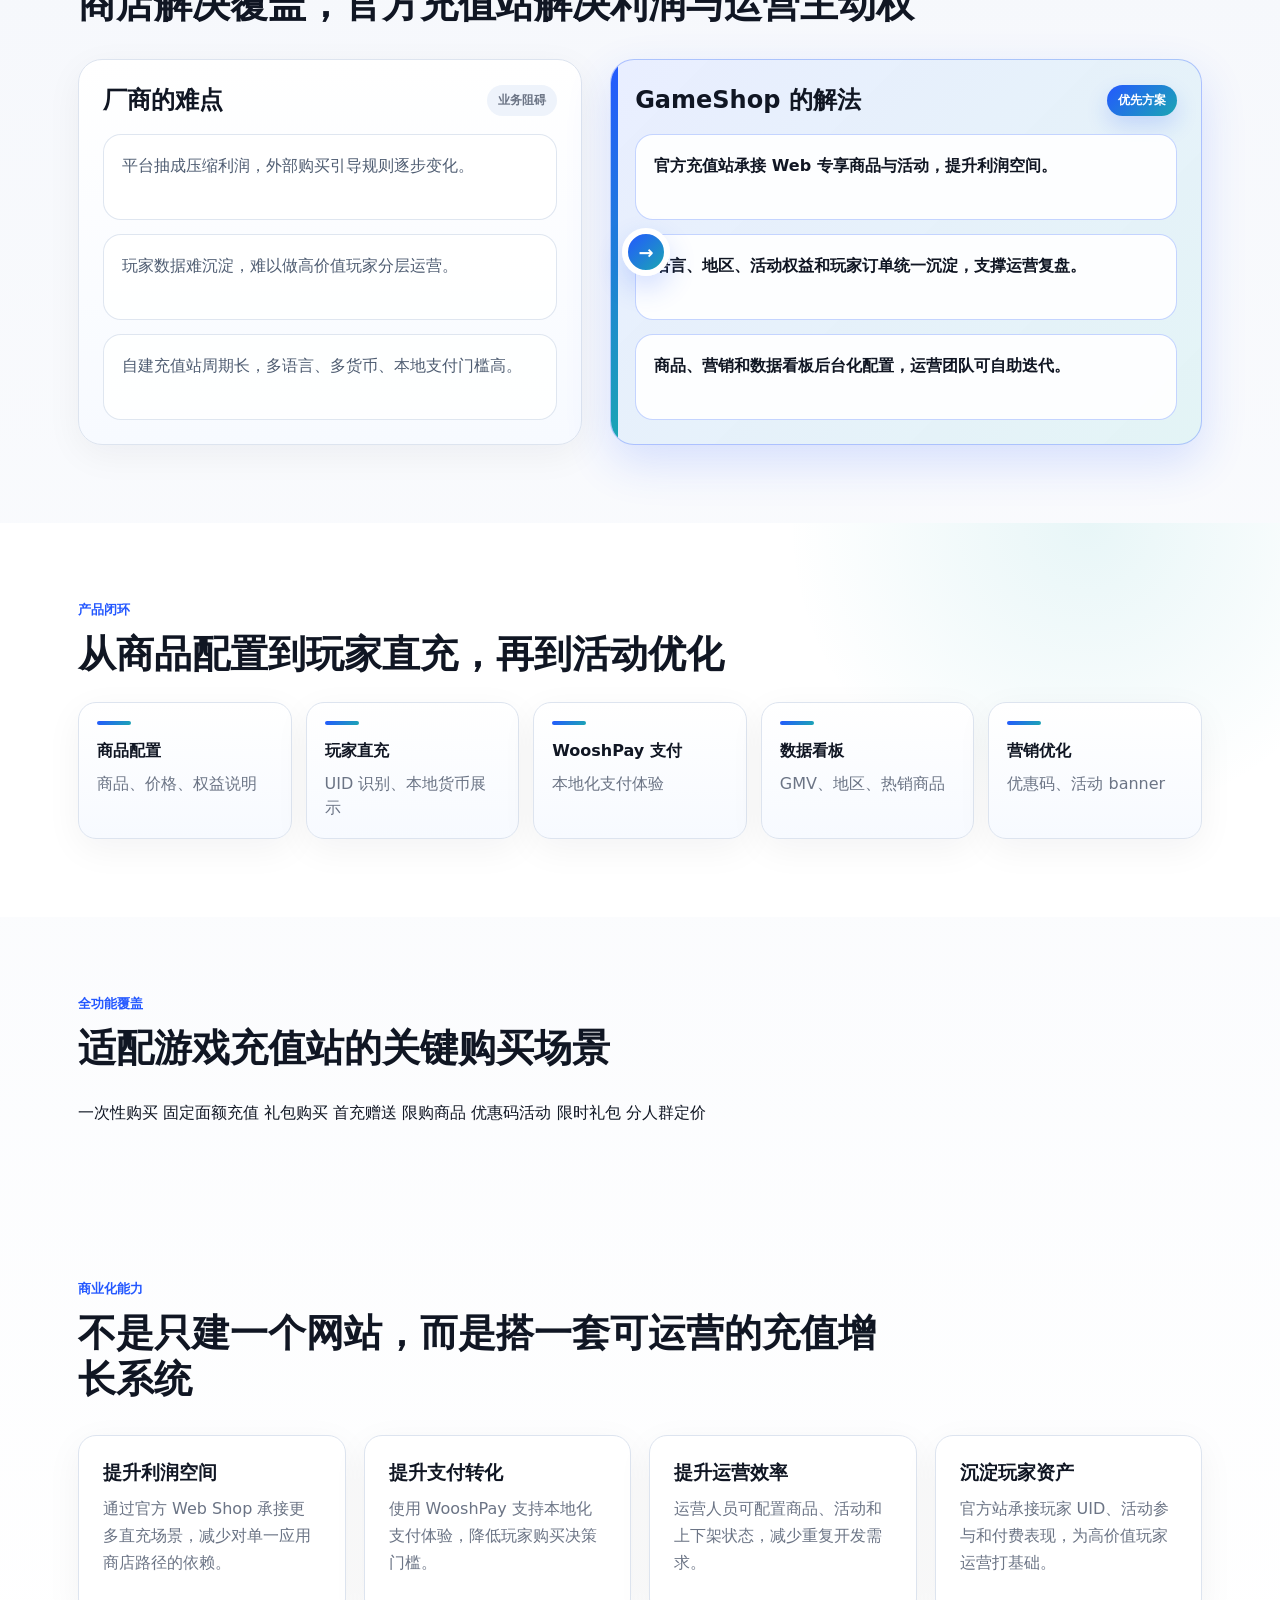
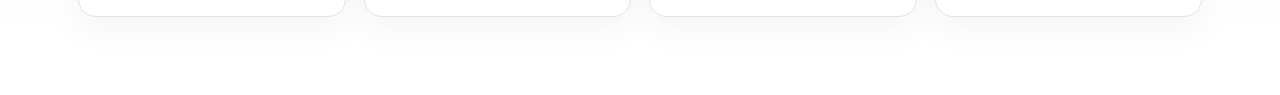
==== commit ef54d01a: "优化全页面响应式与中英文文案" ====
--- a/gameshop-commercial-demo/index.html
+++ b/gameshop-commercial-demo/index.html
@@ -4,7 +4,7 @@
     <meta charset="utf-8">
     <meta name="viewport" content="width=device-width, initial-scale=1">
     <title>WooshPay GameShop 商业化 Demo</title>
-    <link rel="stylesheet" href="./styles.css?v=lite-v5">
+    <link rel="stylesheet" href="./styles.css?v=lite-v9">
   </head>
   <body>
     <header class="topbar">
@@ -92,22 +92,36 @@
             <p class="eyebrow">商业化痛点</p>
             <h2>商店解决覆盖，官方充值站解决利润与运营主动权</h2>
           </div>
-          <div class="two-col-list">
-            <article>
-              <h3>厂商的两难</h3>
-              <ul>
-                <li>平台抽成压缩利润，外部购买引导规则逐步变化。</li>
-                <li>玩家数据难沉淀，难以做高价值玩家分层运营。</li>
-                <li>自建充值站周期长，多语言、多货币、本地支付门槛高。</li>
-              </ul>
-            </article>
-            <article>
-              <h3>GameShop 的解法</h3>
-              <ul>
-                <li>快速上线官方充值站，承接 Web 专享商品与活动。</li>
-                <li>语言、地区、优惠码和活动商品统一展示。</li>
-                <li>后台配置商品、营销和数据看板，运营自助迭代。</li>
-              </ul>
+          <div class="comparison-grid">
+            <article class="comparison-card pain-card">
+              <div class="comparison-title">
+                <span>厂商的难点</span>
+                <strong>业务阻碍</strong>
+              </div>
+              <div class="comparison-row">
+                <p>平台抽成压缩利润，外部购买引导规则逐步变化。</p>
+              </div>
+              <div class="comparison-row">
+                <p>玩家数据难沉淀，难以做高价值玩家分层运营。</p>
+              </div>
+              <div class="comparison-row">
+                <p>自建充值站周期长，多语言、多货币、本地支付门槛高。</p>
+              </div>
+            </article>
+            <article class="comparison-card solution-card">
+              <div class="comparison-title">
+                <span>GameShop 的解法</span>
+                <strong>优先方案</strong>
+              </div>
+              <div class="comparison-row">
+                <p>官方充值站承接 Web 专享商品与活动，提升利润空间。</p>
+              </div>
+              <div class="comparison-row">
+                <p>语言、地区、活动权益和玩家订单统一沉淀，支撑运营复盘。</p>
+              </div>
+              <div class="comparison-row">
+                <p>商品、营销和数据看板后台化配置，运营团队可自助迭代。</p>
+              </div>
             </article>
           </div>
         </section>
@@ -226,7 +240,7 @@
                   </div>
                   <div>
                     <strong>WooshPay Checkout</strong>
-                    <span>优惠码与订单摘要实时联动</span>
+                    <span>商品价格与支付方式实时联动</span>
                   </div>
                 </section>
 
@@ -243,18 +257,6 @@
               </div>
 
               <aside class="checkout-sidebar">
-                <section class="player-panel" aria-label="玩家信息">
-                  <div class="shop-section-head">
-                    <h2>玩家 ID / 游戏 UID</h2>
-                    <span id="player-status">未登录</span>
-                  </div>
-                  <div class="player-row">
-                    <input id="uid" value="MR-2048-7761" aria-label="玩家 ID / 游戏 UID">
-                    <button type="button" id="sidebar-login-button">登录</button>
-                  </div>
-                  <p>登录后再进入结算，玩家 UID 用于游戏侧发货和订单归因。</p>
-                </section>
-
                 <section class="coupon-panel" aria-label="优惠码">
                   <div class="shop-section-head">
                     <h2>优惠码</h2>
@@ -279,26 +281,11 @@
                   <p id="redeem-message">兑换码独立发放权益，不影响当前订单折扣。</p>
                 </section>
 
-                <section class="checkout-box">
-                  <div class="checkout-title">
-                    <h2>订单摘要</h2>
-                    <span>Powered by WooshPay</span>
-                  </div>
-                  <div class="checkout-summary" aria-label="订单摘要">
-                    <p><span>当前商品</span><strong id="summary-product">600 钻石</strong></p>
-                    <p><span>商品金额</span><strong id="summary-subtotal">Rp 135.000</strong></p>
-                    <p><span>活动优惠</span><strong id="summary-discount">- Rp 13.500</strong></p>
-                    <p class="summary-total"><span>应付金额</span><strong id="summary-total">Rp 121.500</strong></p>
-                  </div>
-                  <button class="pay-now-button" type="button" id="pay-button">Buy Now</button>
-                  <p>由 WooshPay 提供支付体验，到账权益以游戏侧发放结果为准。</p>
-                </section>
-
                 <section class="shop-notes web-shop-notes">
                   <p class="eyebrow">Global Web Shop</p>
                   <ul class="clean-list">
                     <li><strong>语言展示：</strong>语言切换用于演示本地化入口，不影响支付流程。</li>
-                    <li><strong>地区与货币：</strong>国家/地区决定商品与订单摘要中的展示货币。</li>
+                    <li><strong>地区与货币：</strong>国家/地区决定商品与结算弹窗中的展示货币。</li>
                     <li><strong>权益发放：</strong>实际到账以游戏侧商品体系或发货接口为准。</li>
                   </ul>
                 </section>
@@ -383,10 +370,10 @@
                     <label>展示价格<input id="edit-price" value="$9.99" aria-label="展示价格"></label>
                     <label>商品类型<input id="edit-type" value="钻石" aria-label="商品类型"></label>
                     <label>赠送<input id="edit-bonus" value="额外 +50%" aria-label="赠送"></label>
-                    <label>发放方式<input id="edit-delivery" value="游戏侧发货 / API 回调" aria-label="发放方式"></label>
+                    <label>发放方式<input id="edit-delivery" value="游戏接口自动发放" aria-label="发放方式"></label>
                     <label class="wide">权益说明<input id="benefit-input" value="600 crystals + bonus 50%" aria-label="权益说明"></label>
                   </div>
-                  <p class="logic-note">权益说明可在充值站展示；实际发放结果以游戏侧商品体系或发货接口为准。</p>
+                  <p class="logic-note">权益说明可在充值站展示；实际到账以游戏商品配置和发放接口为准。</p>
                   <div class="panel-actions">
                     <button type="button" id="save-product">保存修改</button>
                     <button type="button" id="preview-product">预览玩家站</button>
@@ -428,7 +415,7 @@
           <label>商品类型<input id="new-product-type" value="限时礼包" aria-label="商品类型"></label>
           <label>活动标签<input id="new-product-tag" value="限时" aria-label="活动标签"></label>
           <label class="wide">权益说明<input id="new-product-benefit" value="1,980 💎 + 限定头像框" aria-label="权益说明"></label>
-          <label class="wide">发放方式<input id="new-product-delivery" value="游戏侧发货 / API 回调" aria-label="发放方式"></label>
+          <label class="wide">发放方式<input id="new-product-delivery" value="游戏接口自动发放" aria-label="发放方式"></label>
         </div>
         <div class="panel-actions">
           <button type="button" id="save-draft-product">保存草稿</button>
@@ -445,6 +432,9 @@
         <p class="modal-copy">使用邮箱、手机号或游戏账号完成演示登录；当前版本不连接真实账号系统。</p>
         <label class="login-field">账号
           <input id="login-account" value="player@mythicrealm.com" aria-label="玩家登录账号">
+        </label>
+        <label class="login-field">玩家 ID / 游戏 UID
+          <input id="login-uid" value="MR-2048-7761" aria-label="玩家 ID / 游戏 UID">
         </label>
         <div class="panel-actions">
           <button type="button" data-close-login>稍后再说</button>
@@ -484,7 +474,7 @@
           <p><span>玩家 UID</span><strong id="receipt-uid">MR-2048-7761</strong></p>
           <p><span>充值商品</span><strong id="receipt-product">600 钻石</strong></p>
           <p><span>支付金额</span><strong id="receipt-total">Rp 121.500</strong></p>
-          <p><span>到账说明</span><strong id="receipt-benefit">游戏侧发货 / API 回调</strong></p>
+          <p><span>到账说明</span><strong id="receipt-benefit">游戏接口自动发放</strong></p>
         </div>
         <div class="panel-actions">
           <button type="button" data-close-payment>继续逛逛</button>
@@ -492,6 +482,6 @@
         </div>
       </div>
     </div>
-    <script src="./script.js?v=lite-v5"></script>
+    <script src="./script.js?v=lite-v9"></script>
   </body>
 </html>
--- a/gameshop-commercial-demo/styles.css
+++ b/gameshop-commercial-demo/styles.css
@@ -39,6 +39,7 @@
   background: transparent;
   font-family: Inter, ui-sans-serif, system-ui, -apple-system, BlinkMacSystemFont, "Segoe UI", "PingFang SC", "Microsoft YaHei", sans-serif;
   letter-spacing: 0;
+  overflow-x: hidden;
 }
 
 a {
@@ -50,6 +51,11 @@
 input {
   font: inherit;
   letter-spacing: 0;
+}
+
+img,
+svg {
+  max-width: 100%;
 }
 
 button {
@@ -209,7 +215,6 @@
 .secondary-btn,
 .panel-actions button,
 .shop-top button,
-.checkout-box button,
 .shop-controls select,
 .coupon-row button,
 .coupon-chips button,
@@ -223,7 +228,6 @@
 .secondary-btn,
 .panel-actions button,
 .shop-top button,
-.checkout-box button,
 .coupon-row button,
 .coupon-chips button,
 .console-nav button {
@@ -257,7 +261,6 @@
 .secondary-btn:hover,
 .panel-actions button:hover,
 .shop-top button:hover,
-.checkout-box button:hover,
 .coupon-row button:hover,
 .coupon-chips button:hover,
 .console-nav button:hover,
@@ -421,6 +424,125 @@
   line-height: 1.74;
 }
 
+.problem-solution .section-heading {
+  max-width: 900px;
+}
+
+.comparison-grid {
+  position: relative;
+  display: grid;
+  grid-template-columns: minmax(0, 0.92fr) minmax(0, 1.08fr);
+  gap: 28px;
+  align-items: stretch;
+}
+
+.comparison-grid::before {
+  position: absolute;
+  top: 50%;
+  left: calc(50% - 18px);
+  z-index: 1;
+  width: 36px;
+  height: 36px;
+  border: 6px solid #fff;
+  border-radius: 999px;
+  color: #fff;
+  background: var(--gradient);
+  box-shadow: 0 12px 28px rgba(36, 88, 255, 0.2);
+  transform: translateY(-50%);
+  content: "→";
+  display: grid;
+  place-items: center;
+  font-size: 18px;
+  font-weight: 900;
+}
+
+.comparison-card {
+  display: grid;
+  gap: 14px;
+  min-width: 0;
+  align-content: start;
+  padding: 24px;
+  border: 1px solid var(--line);
+  border-radius: 24px;
+  box-shadow: var(--shadow);
+}
+
+.pain-card {
+  background: linear-gradient(180deg, #fff, #f7faff);
+}
+
+.solution-card {
+  position: relative;
+  overflow: hidden;
+  border-color: rgba(36, 88, 255, 0.3);
+  background:
+    linear-gradient(135deg, rgba(36, 88, 255, 0.1), rgba(27, 166, 179, 0.12)),
+    #fff;
+  box-shadow: 0 18px 46px rgba(36, 88, 255, 0.16);
+}
+
+.solution-card::before {
+  position: absolute;
+  inset: 0 auto 0 0;
+  width: 7px;
+  background: var(--gradient);
+  content: "";
+}
+
+.comparison-title {
+  display: flex;
+  justify-content: space-between;
+  gap: 14px;
+  align-items: center;
+  margin-bottom: 4px;
+}
+
+.comparison-title span {
+  color: var(--ink);
+  font-size: 24px;
+  font-weight: 900;
+}
+
+.comparison-title strong {
+  padding: 7px 11px;
+  border-radius: 999px;
+  color: var(--muted);
+  background: #eef3fb;
+  font-size: 12px;
+  white-space: nowrap;
+}
+
+.solution-card .comparison-title strong {
+  color: #fff;
+  background: var(--gradient);
+  box-shadow: 0 10px 22px rgba(36, 88, 255, 0.18);
+}
+
+.comparison-row {
+  min-height: 86px;
+  padding: 18px;
+  border: 1px solid rgba(221, 228, 239, 0.92);
+  border-radius: 18px;
+  background: rgba(255, 255, 255, 0.82);
+}
+
+.solution-card .comparison-row {
+  border-color: rgba(190, 208, 255, 0.9);
+  background: rgba(255, 255, 255, 0.9);
+}
+
+.comparison-row p {
+  margin: 0;
+  color: #4f5d72;
+  line-height: 1.65;
+  overflow-wrap: anywhere;
+}
+
+.solution-card .comparison-row p {
+  color: var(--ink);
+  font-weight: 800;
+}
+
 .insight-grid,
 .capability-grid {
   display: grid;
@@ -754,90 +876,6 @@
   background: linear-gradient(135deg, #2458ff, #5b5ff7);
   font-size: 12px;
   font-weight: 900;
-}
-
-.checkout-box {
-  padding: 16px 18px 22px;
-  border-top: 1px solid var(--line);
-  background: #fff;
-}
-
-.checkout-box label {
-  display: block;
-  margin-bottom: 8px;
-  color: var(--muted);
-  font-size: 13px;
-  font-weight: 800;
-}
-
-.checkout-box div {
-  display: grid;
-  grid-template-columns: 1fr auto;
-  gap: 8px;
-}
-
-.checkout-box .coupon-row {
-  margin-bottom: 12px;
-}
-
-.checkout-box input {
-  min-width: 0;
-  height: 42px;
-  padding: 0 14px;
-  border: 1px solid var(--line);
-  border-radius: 999px;
-  background: #f8fbff;
-}
-
-.checkout-box button {
-  padding: 0 18px;
-  border: 0;
-  color: #fff;
-  background: var(--gradient);
-}
-
-.checkout-box p {
-  margin: 10px 0 0;
-  color: var(--muted);
-  font-size: 12px;
-  line-height: 1.5;
-}
-
-.checkout-summary {
-  display: grid;
-  gap: 0;
-  margin-top: 14px;
-  padding: 12px 14px;
-  border: 1px solid var(--line);
-  border-radius: 18px;
-  background: #f8fbff;
-}
-
-.checkout-summary p {
-  display: flex;
-  justify-content: space-between;
-  gap: 12px;
-  margin: 0;
-  padding: 8px 0;
-  border-bottom: 1px solid rgba(221, 228, 239, 0.8);
-  font-size: 13px;
-}
-
-.checkout-summary p:last-child {
-  border-bottom: 0;
-}
-
-.checkout-summary strong {
-  color: var(--ink);
-  text-align: right;
-}
-
-.checkout-summary .summary-total {
-  font-size: 15px;
-}
-
-.checkout-summary .summary-total strong {
-  color: var(--blue);
 }
 
 .shop-notes h2 {
@@ -1016,7 +1054,6 @@
 }
 
 .checkout-sidebar .coupon-panel,
-.checkout-sidebar .checkout-box,
 .web-shop-notes {
   margin: 0;
   border: 1px solid var(--line);
@@ -1078,15 +1115,10 @@
   transition: transform 160ms ease, box-shadow 160ms ease, border-color 160ms ease, background 160ms ease;
 }
 
-.catalog-product:hover,
-.catalog-product.is-active {
+.catalog-product:hover {
   transform: translateY(-1px);
   border-color: #bed0ff;
   box-shadow: 0 0 0 4px rgba(36, 88, 255, 0.09), 0 14px 28px rgba(36, 88, 255, 0.11);
-}
-
-.catalog-product.is-active {
-  background: linear-gradient(180deg, #ffffff, #eef4ff);
 }
 
 .product-badge {
@@ -1180,22 +1212,6 @@
 
 .checkout-sidebar .coupon-panel .shop-section-head {
   padding: 0 0 12px;
-}
-
-.checkout-sidebar .checkout-box {
-  padding: 18px;
-  border-top: 1px solid var(--line);
-}
-
-.checkout-sidebar .checkout-box > div:first-of-type {
-  display: grid;
-  grid-template-columns: 1fr auto;
-  gap: 8px;
-}
-
-.checkout-box .checkout-summary {
-  display: grid;
-  grid-template-columns: 1fr;
 }
 
 .web-shop-notes {
@@ -1589,11 +1605,11 @@
 
 .table-row {
   display: grid;
-  grid-template-columns: 1.1fr 0.62fr 0.68fr 0.86fr 0.72fr 0.62fr 1fr;
-  gap: 12px;
+  grid-template-columns: minmax(170px, 1fr) minmax(150px, 0.82fr) minmax(220px, 1.25fr) minmax(88px, 0.5fr) minmax(88px, 0.45fr) minmax(128px, 0.72fr);
+  gap: 18px;
   width: 100%;
-  min-height: 60px;
-  padding: 0 16px;
+  min-height: 88px;
+  padding: 18px 20px;
   border: 0;
   border-bottom: 1px solid var(--line);
   color: var(--ink);
@@ -1604,17 +1620,22 @@
 
 .product-record {
   cursor: pointer;
+  transition: background 160ms ease, box-shadow 160ms ease, transform 160ms ease;
+}
+
+.product-record:hover {
+  background: #f8fbff;
 }
 
 .row-actions {
   display: flex;
-  gap: 6px;
+  gap: 8px;
   flex-wrap: wrap;
 }
 
 .row-actions button {
-  min-height: 30px;
-  padding: 0 10px;
+  min-height: 34px;
+  padding: 0 12px;
   border: 1px solid #bed0ff;
   border-radius: 999px;
   color: var(--blue);
@@ -1628,7 +1649,9 @@
 }
 
 .table-head {
-  min-height: 48px;
+  min-height: 56px;
+  padding-top: 0;
+  padding-bottom: 0;
   color: var(--muted);
   background: #f6f9ff;
   font-size: 13px;
@@ -1637,7 +1660,8 @@
 
 .table-row.is-selected {
   color: var(--blue);
-  background: var(--blue-soft);
+  background: #edf4ff;
+  box-shadow: inset 4px 0 0 var(--blue);
 }
 
 .edit-panel {
@@ -1937,10 +1961,6 @@
   background: linear-gradient(180deg, #1ba6b3, #5b5ff7);
 }
 
-.catalog-product.is-active {
-  background: linear-gradient(180deg, #fff, #f1f6ff);
-}
-
 .product-benefit {
   grid-column: 1 / -1;
   min-height: 38px;
@@ -1952,7 +1972,6 @@
   line-height: 1.45;
 }
 
-.player-panel,
 .redeem-panel {
   padding: 16px;
   border: 1px solid var(--line);
@@ -1961,12 +1980,10 @@
   box-shadow: var(--shadow);
 }
 
-.player-panel .shop-section-head,
 .redeem-panel .shop-section-head {
   padding: 0 0 12px;
 }
 
-.player-panel p,
 .redeem-panel p {
   margin: 10px 0 0;
   color: var(--muted);
@@ -1974,14 +1991,12 @@
   line-height: 1.55;
 }
 
-.player-row,
 .redeem-row {
   display: grid;
   grid-template-columns: 1fr auto;
   gap: 8px;
 }
 
-.player-row button,
 .redeem-row button,
 .pay-now-button,
 .pay-confirm-button {
@@ -1994,7 +2009,6 @@
   font-weight: 900;
 }
 
-#player-status,
 #redeem-status {
   padding: 5px 9px;
   border-radius: 999px;
@@ -2003,7 +2017,6 @@
   font-weight: 900;
 }
 
-#player-status.is-logged,
 #redeem-status.is-redeemed {
   color: #0c6b47;
   background: #ddf7e9;
@@ -2216,8 +2229,8 @@
 }
 
 .product-table .table-row {
-  grid-template-columns: minmax(160px, 1fr) minmax(160px, 0.9fr) minmax(190px, 1.1fr) 0.48fr 0.46fr 0.72fr;
-  min-height: 76px;
+  grid-template-columns: minmax(170px, 1fr) minmax(150px, 0.82fr) minmax(220px, 1.25fr) minmax(88px, 0.5fr) minmax(88px, 0.45fr) minmax(128px, 0.72fr);
+  min-height: 88px;
 }
 
 .table-row b,
@@ -2231,10 +2244,10 @@
 }
 
 .table-row small {
-  margin-top: 4px;
+  margin-top: 6px;
   color: var(--muted);
   font-size: 12px;
-  line-height: 1.35;
+  line-height: 1.45;
 }
 
 .table-row.is-selected b {
@@ -2266,6 +2279,232 @@
 
 .chart-card:hover {
   transform: none;
+}
+
+.brand,
+.main-nav,
+.hero-copy,
+.section-heading,
+.comparison-card,
+.shop-main,
+.checkout-sidebar,
+.catalog-product,
+.chart-card,
+.marketing-grid article,
+.banner-queue,
+.edit-panel,
+.modal-panel,
+.table-row,
+.data-table-row {
+  min-width: 0;
+}
+
+.brand strong,
+.brand small,
+.catalog-product,
+.table-row b,
+.table-row small,
+.marketing-grid h3,
+.marketing-grid p,
+.banner-queue span,
+.data-table-row span,
+.data-table-row strong,
+.order-feed span,
+.order-feed strong {
+  overflow-wrap: anywhere;
+}
+
+.shop-controls select {
+  text-overflow: ellipsis;
+}
+
+.bar-chart::before {
+  content: attr(data-y-axis);
+}
+
+.bar-chart::after {
+  content: attr(data-x-axis);
+}
+
+.marketing-grid article {
+  display: grid;
+  align-content: start;
+  gap: 10px;
+}
+
+.marketing-grid article button {
+  justify-self: start;
+  min-height: 34px;
+  padding: 0 12px;
+  border: 1px solid #bed0ff;
+  border-radius: 999px;
+  color: var(--blue);
+  background: var(--blue-soft);
+  font-size: 12px;
+  font-weight: 900;
+}
+
+.marketing-grid article.is-picked button {
+  color: #fff;
+  border-color: transparent;
+  background: var(--gradient);
+  box-shadow: 0 10px 22px rgba(36, 88, 255, 0.18);
+}
+
+.banner-queue {
+  display: grid;
+  gap: 10px;
+}
+
+.banner-queue h3 {
+  margin-bottom: 4px;
+}
+
+.banner-queue div {
+  align-items: center;
+  min-width: 0;
+  padding: 13px 14px;
+  border: 1px solid var(--line);
+  border-radius: 16px;
+  background: #f8fbff;
+}
+
+.banner-queue div:last-child {
+  border-bottom: 1px solid var(--line);
+}
+
+.product-table .table-row {
+  grid-template-columns: minmax(150px, 1fr) minmax(130px, 0.82fr) minmax(190px, 1.15fr) minmax(74px, 0.42fr) minmax(74px, 0.38fr) minmax(112px, 0.6fr);
+  gap: 14px;
+  padding: 18px;
+}
+
+.product-table .table-row > span {
+  min-width: 0;
+}
+
+@media (max-width: 1180px) {
+  .hero {
+    grid-template-columns: 1fr;
+    min-height: 0;
+  }
+
+  .hero-visual {
+    min-height: 520px;
+  }
+
+  .web-shop-top,
+  .shop-layout {
+    grid-template-columns: 1fr;
+  }
+
+  .web-shop-top .shop-controls {
+    grid-template-columns: repeat(2, minmax(0, 1fr));
+  }
+
+  .checkout-sidebar {
+    position: static;
+  }
+
+  .catalog-grid {
+    grid-template-columns: repeat(2, minmax(0, 1fr));
+  }
+
+  .console {
+    grid-template-columns: 1fr;
+  }
+
+  .console-nav {
+    display: flex;
+    gap: 8px;
+    align-items: center;
+    overflow-x: auto;
+    padding: 14px;
+  }
+
+  .console-nav p {
+    margin: 0 8px 0 0;
+    white-space: nowrap;
+  }
+
+  .console-nav button {
+    width: auto;
+    min-width: 108px;
+    margin-bottom: 0;
+    text-align: center;
+  }
+
+  .dashboard-grid {
+    grid-template-columns: 1fr;
+  }
+
+  .dashboard-grid > .chart-card {
+    grid-column: auto !important;
+    grid-row: auto !important;
+  }
+
+  .kpi-grid {
+    grid-template-columns: repeat(2, minmax(0, 1fr));
+  }
+
+  .marketing-grid {
+    grid-template-columns: repeat(2, minmax(0, 1fr));
+  }
+
+  .product-admin {
+    grid-template-columns: 1fr;
+  }
+
+  .edit-panel {
+    order: -1;
+  }
+
+  .product-table {
+    overflow: visible;
+    border: 0;
+    background: transparent;
+    box-shadow: none;
+  }
+
+  .product-table .table-head {
+    display: none;
+  }
+
+  #product-rows {
+    display: grid;
+    gap: 14px;
+  }
+
+  .product-table .table-row {
+    grid-template-columns: repeat(2, minmax(0, 1fr));
+    gap: 14px 18px;
+    min-height: 0;
+    padding: 18px;
+    border: 1px solid var(--line);
+    border-radius: 18px;
+    background: #fff;
+    box-shadow: 0 10px 24px rgba(18, 28, 45, 0.05);
+  }
+
+  .product-table .table-row.is-selected {
+    box-shadow: inset 4px 0 0 var(--blue), 0 10px 24px rgba(18, 28, 45, 0.06);
+  }
+
+  .product-table .table-row > span::before,
+  .data-table-row > span[data-label]::before,
+  .data-table-row > strong[data-label]::before {
+    display: block;
+    margin-bottom: 5px;
+    color: var(--subtle);
+    font-size: 11px;
+    font-weight: 900;
+    content: attr(data-label);
+  }
+
+  .product-table .row-actions {
+    grid-column: 1 / -1;
+    justify-content: flex-start;
+  }
 }
 
 @media (max-width: 980px) {
@@ -2369,11 +2608,46 @@
   }
 
   .product-table {
-    overflow-x: auto;
+    overflow: visible;
+    border: 0;
+    background: transparent;
+    box-shadow: none;
+  }
+
+  .product-table .table-head {
+    display: none;
+  }
+
+  #product-rows {
+    display: grid;
+    gap: 12px;
   }
 
   .product-table .table-row {
-    min-width: 900px;
+    grid-template-columns: minmax(0, 1fr) minmax(0, 0.86fr) minmax(0, 1.08fr);
+    min-width: 0;
+    min-height: 0;
+    padding: 18px;
+    border: 1px solid var(--line);
+    border-radius: 18px;
+    box-shadow: 0 10px 24px rgba(18, 28, 45, 0.05);
+  }
+
+  .product-table .row-actions {
+    justify-content: flex-start;
+  }
+}
+
+@media (max-width: 760px) {
+  .comparison-grid {
+    grid-template-columns: 1fr;
+    gap: 20px;
+  }
+
+  .comparison-grid::before {
+    top: calc(50% - 1px);
+    left: 50%;
+    transform: translate(-50%, -50%) rotate(90deg);
   }
 }
 
@@ -2418,6 +2692,25 @@
   .section-heading h2,
   .shop-notes h2 {
     font-size: 28px;
+  }
+
+  .comparison-card {
+    padding: 18px;
+    border-radius: 20px;
+  }
+
+  .comparison-title {
+    display: grid;
+    gap: 8px;
+  }
+
+  .comparison-title span {
+    font-size: 21px;
+  }
+
+  .comparison-row {
+    min-height: 0;
+    padding: 14px;
   }
 
   .metric-row,
@@ -2456,7 +2749,6 @@
   }
 
   .web-shop-top .shop-controls,
-  .player-row,
   .redeem-row,
   .payment-group > div,
   .revenue-summary {
@@ -2488,7 +2780,6 @@
   .web-shop-top,
   .shop-value-strip,
   .checkout-sidebar .coupon-panel,
-  .checkout-sidebar .checkout-box,
   .web-shop-notes,
   .catalog-section {
     border-radius: 18px;
@@ -2549,3 +2840,121 @@
     display: grid;
   }
 }
+
+@media (max-width: 980px) {
+  .dashboard-grid,
+  .product-admin,
+  .web-shop-top,
+  .shop-layout {
+    grid-template-columns: 1fr;
+  }
+
+  .dashboard-grid > .chart-card {
+    grid-column: auto !important;
+    grid-row: auto !important;
+  }
+
+  .product-table {
+    overflow: visible;
+    border: 0;
+    background: transparent;
+    box-shadow: none;
+  }
+
+  .product-table .table-head {
+    display: none;
+  }
+
+  #product-rows {
+    display: grid;
+    gap: 14px;
+  }
+
+  .product-table .table-row {
+    grid-template-columns: repeat(2, minmax(0, 1fr));
+    gap: 14px 18px;
+    min-width: 0;
+    min-height: 0;
+    padding: 18px;
+    border: 1px solid var(--line);
+    border-radius: 18px;
+    background: #fff;
+    box-shadow: 0 10px 24px rgba(18, 28, 45, 0.05);
+  }
+
+  .product-table .table-row > span::before {
+    display: block;
+    margin-bottom: 5px;
+    color: var(--subtle);
+    font-size: 11px;
+    font-weight: 900;
+    content: attr(data-label);
+  }
+
+  .product-table .row-actions {
+    grid-column: 1 / -1;
+  }
+}
+
+@media (max-width: 640px) {
+  .card-title-row,
+  .order-feed p,
+  .banner-queue div {
+    display: grid;
+  }
+
+  .console-nav {
+    display: grid;
+    overflow-x: visible;
+  }
+
+  .console-nav p {
+    margin: 0;
+  }
+
+  .console-nav button {
+    width: 100%;
+    min-width: 0;
+  }
+
+  .data-table-row {
+    grid-template-columns: 1fr !important;
+    gap: 5px;
+    min-height: 0;
+    padding: 13px 0;
+  }
+
+  .data-table-head {
+    display: none;
+  }
+
+  .data-table-row strong {
+    text-align: left;
+  }
+
+  .data-table-row > span[data-label]::before,
+  .data-table-row > strong[data-label]::before {
+    display: block;
+    margin-bottom: 4px;
+    color: var(--subtle);
+    font-size: 11px;
+    font-weight: 900;
+    content: attr(data-label);
+  }
+
+  .product-table .table-row {
+    grid-template-columns: 1fr;
+  }
+
+  .row-actions button,
+  .panel-actions button,
+  .coupon-row button,
+  .redeem-row button {
+    width: 100%;
+  }
+
+  .modal-panel {
+    width: min(100%, calc(100vw - 28px));
+    padding: 22px 18px;
+  }
+}
